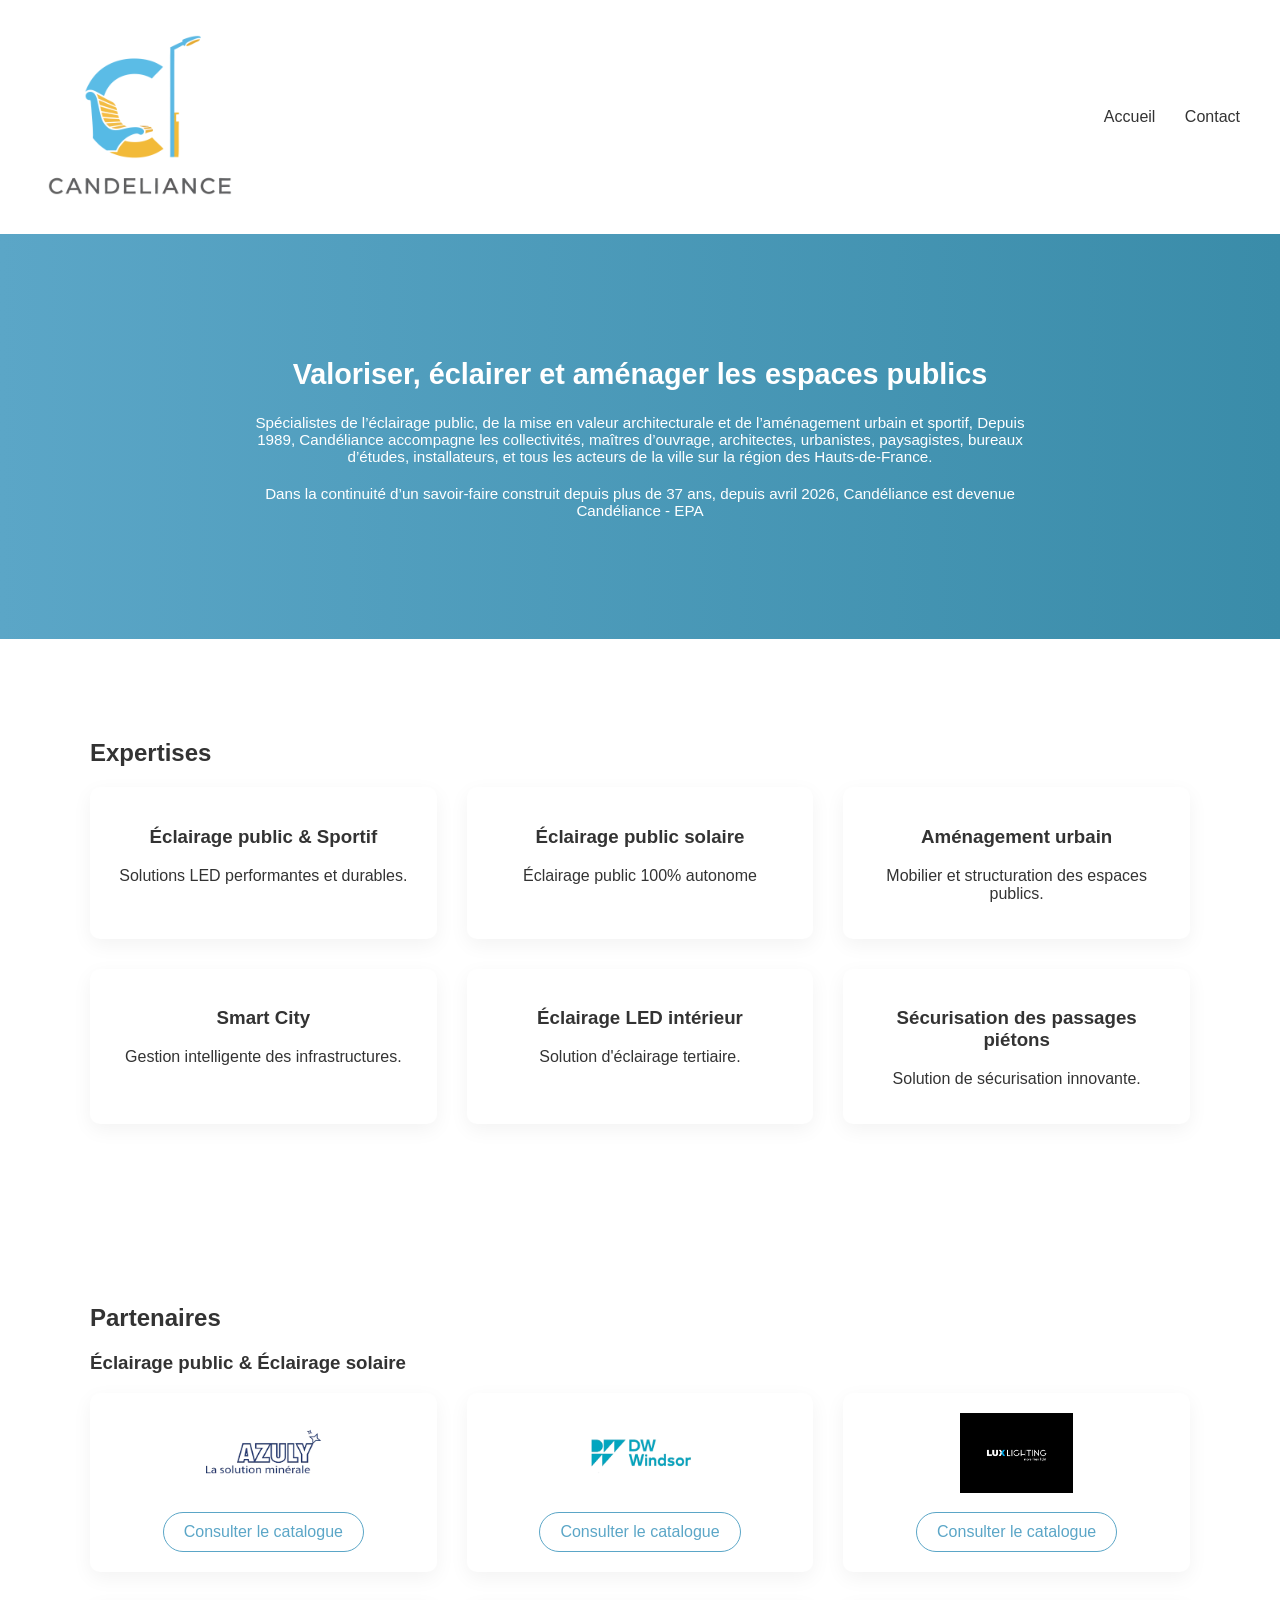
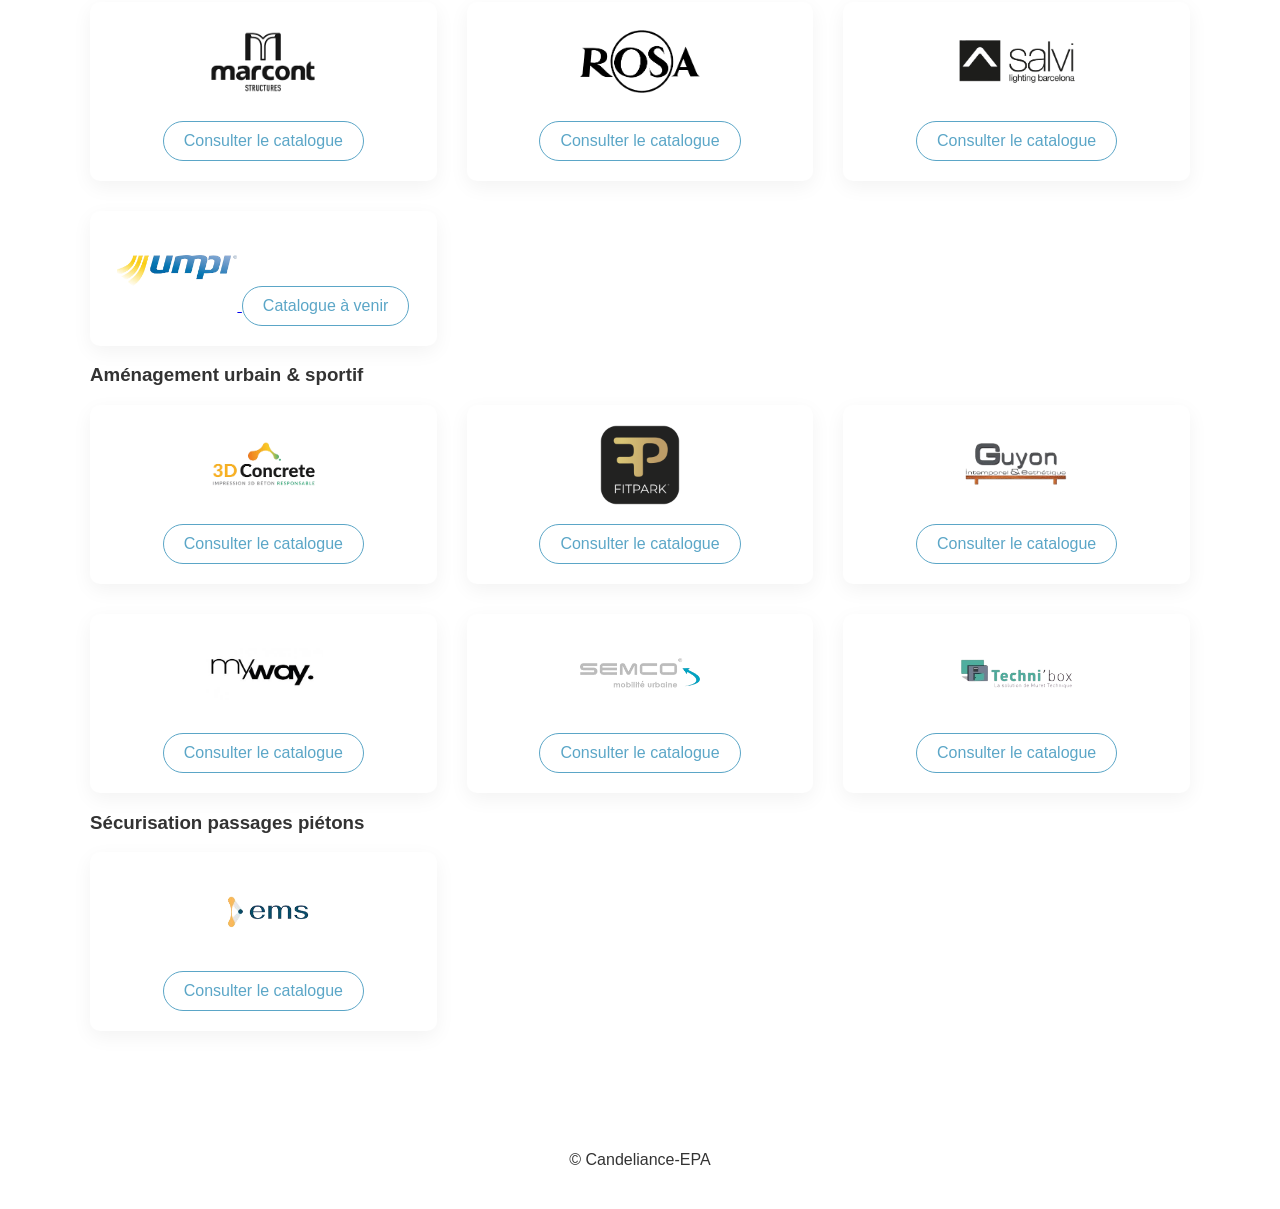
==== index.html @ 9a7c83f0 "Fix HTML structure for card elements" ====
<!DOCTYPE html>
<html lang="fr">

<head>
    <meta charset="UTF-8">
    <title>Candeliance‑EPA</title>
    <meta name="viewport" content="width=device-width, initial-scale=1.0">

    <!-- ✅ LIAISON CSS -->
    <link rel="stylesheet" href="style.css">
</head>

<body>

<header>
    <div class="logo">
        <img src="logo.png" alt="Candeliance">
    </div>

    <nav>
        <a href="#">Accueil</a>
        <a href="contact.html">Contact</a>
    </nav>
</header>

<section class="hero">
    <h1>
        Valoriser, éclairer et aménager les espaces publics
    </h1>

    <p>
        Spécialistes de l’éclairage public, de la mise en valeur architecturale 
        et de l’aménagement urbain et sportif,
        Depuis 1989, Candéliance accompagne les collectivités, maîtres d’ouvrage, architectes, urbanistes, paysagistes, bureaux d’études, installateurs, et tous les acteurs de la ville sur la région des Hauts-de-France.

    </p>

    <p>
        Dans la continuité d’un savoir-faire construit depuis plus de 37 ans,
       depuis avril 2026, Candéliance est devenue Candéliance - EPA
    </p>
</section>

<section class="section">
    <h2>Expertises</h2>

    <div class="grid">
        <div class="card">
            <h3>Éclairage public & Sportif</h3>
            <p>Solutions LED performantes et durables.</p>
        </div>

        <div class="card">
            <h3>Éclairage public solaire</h3>
            <p>Éclairage public 100% autonome</p>
            </div>
            
        <div class="card">
            <h3>Aménagement urbain</h3>
            <p>Mobilier et structuration des espaces publics.</p>
        </div>

        <div class="card">
            <h3>Smart City</h3>
            <p>Gestion intelligente des infrastructures.</p>
        </div>

        <div class="card">
            <h3>Éclairage LED intérieur</h3>
            <p>Solution d'éclairage tertiaire.</p>
    </div>

        <div class="card">
            <h3>Sécurisation des passages piétons</h3>
            <p>Solution de sécurisation innovante.</p>
    </div>
</section>

<!-- ✅ PARTENAIRES -->
<section class="section">
    <h2>Partenaires</h2>

    <!-- ✅ ÉCLAIRAGE PUBLIC -->
    <h3>Éclairage public & Éclairage solaire</h3>
    <div class="grid">

        <div class="card">
            <a href="https://www.azuly.fr" target="_blank">
                <img src="logo_azuly.png" alt="Azuly">
            </a>
            <a href="https://candelianceepa-my.sharepoint.com/:b:/g/personal/coquel_fabien_candeliance-epa_fr/IQA8tngzm1jZTKd3IL-HTdlzAfnurbvIHdkLcu1BLLcKkEE?e=85jH4R" target="_blank" class="catalog-btn">
                Consulter le catalogue
            </a>
        </div>

        <div class="card">
            <a href="https://www.dwwindsor.com" target="_blank">
                <img src="logo_dw windsor.png" alt="DW Windsor">
            </a>
            <a href="https://candelianceepa-my.sharepoint.com/:b:/g/personal/coquel_fabien_candeliance-epa_fr/IQDe1CfYTff5TKq4kFjrmoVlAdEkKnsUij6krf9Lnk6BBtM?e=b5HVLt" target="_blank" class="catalog-btn">
                Consulter le catalogue
            </a>
        </div>

        <div class="card">
            <a href="https://luxlighting.ma/" target="_blank">
                <img src="logo_lux2.png" alt="lux">
            </a>
            <a href="https://candelianceepa-my.sharepoint.com/:b:/g/personal/coquel_fabien_candeliance-epa_fr/IQCCoIRs1wnzRYiqqYnZFlp5AYr1wjOE51wZD7WdbmvWDxk?e=0u7Q5A" target="_blank" class="catalog-btn">
                Consulter le catalogue
            </a>
        </div>

        <div class="card">
            <a href="#" target="_blank">
                <img src="logo_marcont.png" alt="Marcont">
            </a>
            <a href="https://candelianceepa-my.sharepoint.com/:b:/g/personal/coquel_fabien_candeliance-epa_fr/IQDaF4LFcT3GSIkub3-rHIEkARNPfzSzj3tphmThL_bj2oM?e=EVvq8h" target="_blank" class="catalog-btn">
                Consulter le catalogue
            </a>
        </div>

        <div class="card">
            <a href="https://www.rosa.pl" target="_blank">
                <img src="logo_rosa.png" alt="Rosa">
            </a>
            <a href="https://candelianceepa-my.sharepoint.com/:b:/g/personal/coquel_fabien_candeliance-epa_fr/IQC0b30F6-vaRpOnNQf0DfktAQdnB50TSG7RGecI8k7ku2E?e=bEcEAO" target="_blank" class="catalog-btn">
                Consulter le catalogue
            </a>
        </div>

        <div class="card">
            <a href="#" target="_blank">
                <img src="logo_salvi.png" alt="Salvi">
            </a>
            <a href="https://candelianceepa-my.sharepoint.com/:b:/g/personal/coquel_fabien_candeliance-epa_fr/IQBhqoWZIlcYQKlgn1mHai2IAe4nIdSj_i39Det0oH66jSw?e=vstClF" target="_blank" class="catalog-btn">
                Consulter le catalogue
            </a>
        </div>

        <div class="card">
            <a href="#" target="_blank">
                <img src="logo_umpi.png" alt="UMPI">
            </a>
            <a href="#" class="catalog-btn">
                Catalogue à venir
            </a>
        </div>

        

    </div>

    <!-- ✅ AMÉNAGEMENT -->

    
    <h3>Aménagement urbain & sportif</h3>
    <div class="grid">

        <div class="card">
            <a href="https://www.3dconcrete.fr" target="_blank">
                <img src="3D_logo.png" alt="3D Concrete">
            </a>
            <a href="https://candelianceepa-my.sharepoint.com/:b:/g/personal/coquel_fabien_candeliance-epa_fr/IQDD0_mMPS-5QKjeHCSpWEruAZnvE2WF40mWqPInTxzYnpY?e=Gb8YPD" target="_blank" class="catalog-btn">
                Consulter le catalogue
            </a>
        </div>

        <div class="card">
            <a href="#" target="_blank">
                <img src="logo_fitpark.png" alt="Fitpark">
            </a>
            <a href="https://candelianceepa-my.sharepoint.com/:b:/g/personal/coquel_fabien_candeliance-epa_fr/IQBY6W2vzIgASKyyUjsN8u1LAU2q3GGmZxc3rNM8RFVSjKU?e=8w7BBU" target="_blank" class="catalog-btn">
                Consulter le catalogue
            </a>
        </div>

        <div class="card">
            <a href="#" target="_blank">
                <img src="logo_guyon.png" alt="Guyon">
            </a>
            <a href="https://candelianceepa-my.sharepoint.com/:b:/g/personal/coquel_fabien_candeliance-epa_fr/IQAReRTKER0oTrLEol918ELiAdkXLfYgGplLxAshdb_8zuI?e=Yt5Yc4" target="_blank" class="catalog-btn">
                Consulter le catalogue
            </a>
        </div>

        <div class="card">
            <a href="#" target="_blank">
                <img src="logo_myway.png" alt="MyWay">
            </a>
            <a href="https://candelianceepa-my.sharepoint.com/:b:/g/personal/coquel_fabien_candeliance-epa_fr/IQCLX4DMXiyHRZFBpY1AcMRgAWCt6XV7zt0rAepP4IrWnJI?e=GbCSbT" target="_blank" class="catalog-btn">
                Consulter le catalogue
            </a>
        </div>

        <div class="card">
            <a href="https://www.semco.fr" target="_blank">
                <img src="logo_semco.png" alt="Semco">
            </a>
            <a href="https://candelianceepa-my.sharepoint.com/:b:/g/personal/coquel_fabien_candeliance-epa_fr/IQA_W4Nu355tSLHYGTpxDw1QAe4vAscoHGOyPwn1xC4efzg?e=fG06j8" target="_blank" class="catalog-btn">
                Consulter le catalogue
            </a>
        </div>

        <div class="card">
            <a href="#" target="_blank">
                <img src="logo_techni.png" alt="Techni Box">
            </a>
            <a href="https://candelianceepa-my.sharepoint.com/:b:/g/personal/coquel_fabien_candeliance-epa_fr/IQCIHwQWTEnjQLXK9RQoVrMBAVa8Up1J_23BM5iIe2BByBY?e=76i3ct" target="_blank" class="catalog-btn">
                Consulter le catalogue
            </a>
        </div>

    </div>

    <!-- ✅ SÉCURISATION PASSAGES PIÉTONS-->

    
    <h3>Sécurisation passages piétons</h3>
    <div class="grid">

        <div class="card">
            <a href="" target="_blank">
                <img src="logo_ems.png" alt="ems">
            </a>
            <a href="https://candelianceepa-my.sharepoint.com/:b:/g/personal/coquel_fabien_candeliance-epa_fr/IQDu5gsdz_DaTYZjDhE49l39AZm6Jrp3TPsLCfqaLQ_t7Ws?e=azc8nE"target="_blank" class="catalog-btn">
                Consulter le catalogue
            </a>
        </div>


            
        </div>

       

</section>

<footer>
    © Candeliance‑EPA
</footer>

</body>
</html>
---- style.css ----
:root {
    --blue: #5BA6C7;
    --dark: #333;
}

/* GLOBAL */
body {
    margin: 0;
    font-family: Arial, sans-serif;
    color: var(--dark);
}

/* HEADER */
header {
    display: flex;
    justify-content: space-between;
    align-items: center;
    padding: 15px 40px;
    background: white;
    box-shadow: 0 2px 10px rgba(0,0,0,0.05);
}

/* LOGO */
.logo img {
    height: 200px;
}

/* MENU */
nav a {
    margin-left: 25px;
    text-decoration: none;
    color: var(--dark);
}

nav a:hover {
    color: var(--blue);
}

/* HERO */
.hero {
    text-align: center;
    padding: 120px 20px;
    background: linear-gradient(to right, var(--blue), #3a8ca9);
    color: white;
}

/* SECTION */
.section {
    max-width: 1100px;
    margin: auto;
    padding: 80px 20px;
}

/* GRID */
.grid {
    display: grid;
    grid-template-columns: repeat(3, 1fr);
    gap: 30px;
}

/* CARD */
.card {
    text-align: center;
    padding: 20px;
    background: white;
    border-radius: 10px;
    box-shadow: 0 6px 20px rgba(0,0,0,0.05);
}

/* LOGO */
.card img {
    width: 120px;
    height: 80px;
    object-fit: contain;
}

/* BOUTON */
.catalog-btn {
    display: inline-block;
    margin-top: 10px;
    padding: 10px 15px;
    border: 1px solid var(--blue);
    border-radius: 25px;
    color: var(--blue);
    text-decoration: none;
}

.catalog-btn:hover {
    background: var(--blue);
    color: white;
}

/* FOOTER */
footer {
    text-align: center;
    padding: 40px;
}

.hero h1 {
    font-size: 1.8rem;   /* ✅ plus petit */
    line-height: 1.4;    /* ✅ espace entre lignes */
    max-width: 900px;
    margin: auto;
}

.hero p {
    font-size: 0.95rem;  /* ✅ plus petit */
    max-width: 800px;
    margin: 20px auto 0;
}
/* CONTACT PREMIUM */
.contact-container {
    display: flex;
    gap: 50px;
    align-items: flex-start;
    justify-content: center;
    flex-wrap: wrap;
}

.contact-info {
    max-width: 300px;
}

.contact-info a {
    color: var(--blue);
    text-decoration: none;
}

.contact-form {
    max-width: 400px;
    width: 100%;
    display: flex;
    flex-direction: column;
}

.contact-form input,
.contact-form textarea {
    margin-bottom: 15px;
    padding: 12px;
    border-radius: 8px;
    border: 1px solid #ddd;
    font-size: 0.95rem;
}

.contact-form button {
    padding: 12px;
    border-radius: 25px;
    border: none;
    background: var(--blue);
    color: white;
    font-weight: 500;
    cursor: pointer;
}

.contact-form button:hover {
    background: #3a8ca9;
}
``

/* ✅ EFFET PREMIUM CARTES */
.card {
    transition: transform 0.3s ease, box-shadow 0.3s ease;
}

.card:hover {
    transform: translateY(-8px);
    box-shadow: 0 15px 30px rgba(0,0,0,0.1);
}

/* ✅ EFFET LOGO */
.card img {
    transition: transform 0.3s ease;
}

.card:hover img {
    transform: scale(1.05);
}

/* ✅ BOUTON PREMIUM */
.catalog-btn {
    display: inline-block;
    margin-top: 15px;
    padding: 10px 20px;

    border-radius: 30px;
    border: 1px solid var(--blue);

    color: var(--blue);
    text-decoration: none;

    transition: all 0.25s ease;
}

.catalog-btn:hover {
    background: var(--blue);
    color: white;
    transform: scale(1.05);
}

/* ✅ HERO PLUS PREMIUM */
.hero {
    position: relative;
    overflow: hidden;
}


/* ✅ CARTE CONTACT */
.contact-info {
    background: #f9f9f9;
    padding: 25px;
    border-radius: 10px;
}

.contact-info h3 {
    margin-bottom: 15px;
}

/* ✅ FORMULAIRE PREMIUM */
.contact-form {
    background: white;
    padding: 25px;
    border-radius: 12px;
    box-shadow: 0 6px 25px rgba(0,0,0,0.05);
}

/* INPUT FOCUS */
.contact-form input:focus,
.contact-form textarea:focus {
    outline: none;
    border: 1px solid var(--blue);
}

/* BOUTON HOVER */
.contact-form button {
    transition: all 0.2s ease;
}

.contact-form button:hover {
    transform: scale(1.03);
}

/* ✅ VERSION MOBILE */
@media screen and (max-width: 768px) {

    /* HEADER */
    header {
        flex-direction: column;
        align-items: center;
        padding: 15px 20px;
    }

    .logo img {
        height: 90px; /* un peu plus petit sur mobile */
    }

    /* MENU */
    nav {
        margin-top: 10px;
        text-align: center;
    }

    nav a {
        display: block;
        margin: 8px 0;
        font-size: 0.95rem;
    }

    /* HERO */
    .hero {
        padding: 60px 20px;
    }

    .hero h1 {
        font-size: 1.5rem;
    }

    .hero p {
        font-size: 0.9rem;
    }

    /* SECTIONS */
    .section {
        padding: 50px 15px;
    }

    /* GRID → 1 colonne */
    .grid {
        grid-template-columns: 1fr;
    }

    /* CARTES */
    .card {
        width: 100%;
        max-width: 100%;
    }

    /* CONTACT */
    .contact-container {
        flex-direction: column;
        align-items: center;
        gap: 30px;
    }

}
``
/* ✅ ANIMATION LOGOS PARTENAIRES */
.card img {
    transition: transform 0.3s ease, filter 0.3s ease;
}

/* ✅ EFFET AU SURVOL */
.card:hover img {
    transform: scale(1.1); /* zoom */
    filter: brightness(1.1); /* légèrement plus lumineux */
}
``
/* GALERIE */
.gallery {
    display: flex;
    flex-direction: column;
}

/* IMAGE */
.project {
    position: relative;
    overflow: hidden;
    cursor: pointer;
}

.project img {
    width: 100%;
    height: 70vh;
    object-fit: cover;
    transition: transform 0.5s ease;
}

/* EFFET ZOOM */
.project:hover img {
    transform: scale(1.1);
}

/* TEXTE */
.overlay {
    position: absolute;
    bottom: 0;
    width: 100%;
    padding: 30px;
    background: linear-gradient(transparent, rgba(0,0,0,0.85));
    color: white;

    opacity: 0;
    transition: 0.3s;
}

.project:hover .overlay {
    opacity: 1;
}

/* LIGHTBOX */
#lightbox {
    display: none;
    position: fixed;
    background: rgba(0,0,0,0.9);
    top: 0;
    left: 0;
    width: 100%;
    height: 100%;

    justify-content: center;
    align-items: center;
}

#lightbox img {
    max-width: 90%;
    max-height: 90%;
}

.close {
    position: absolute;
    top: 20px;
    right: 30px;
    font-size: 40px;
    color: white;
    cursor: pointer;
}
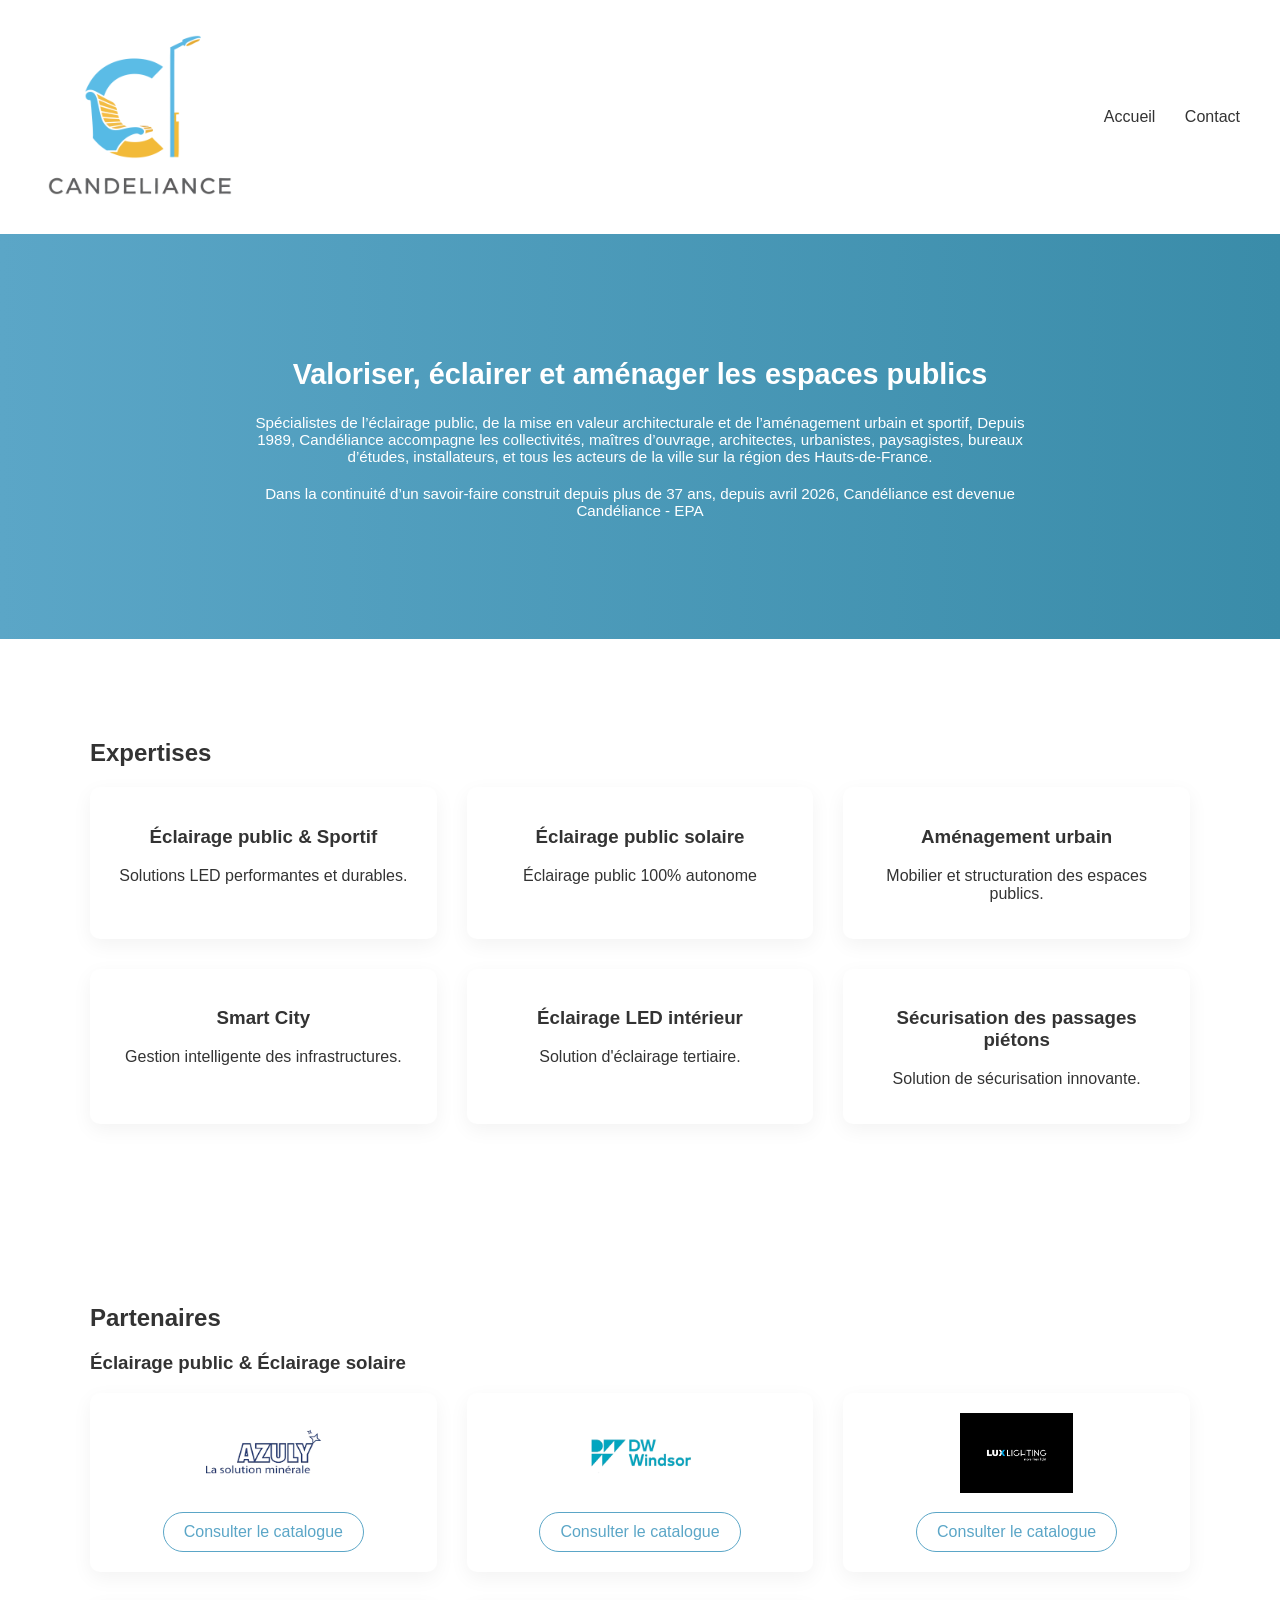
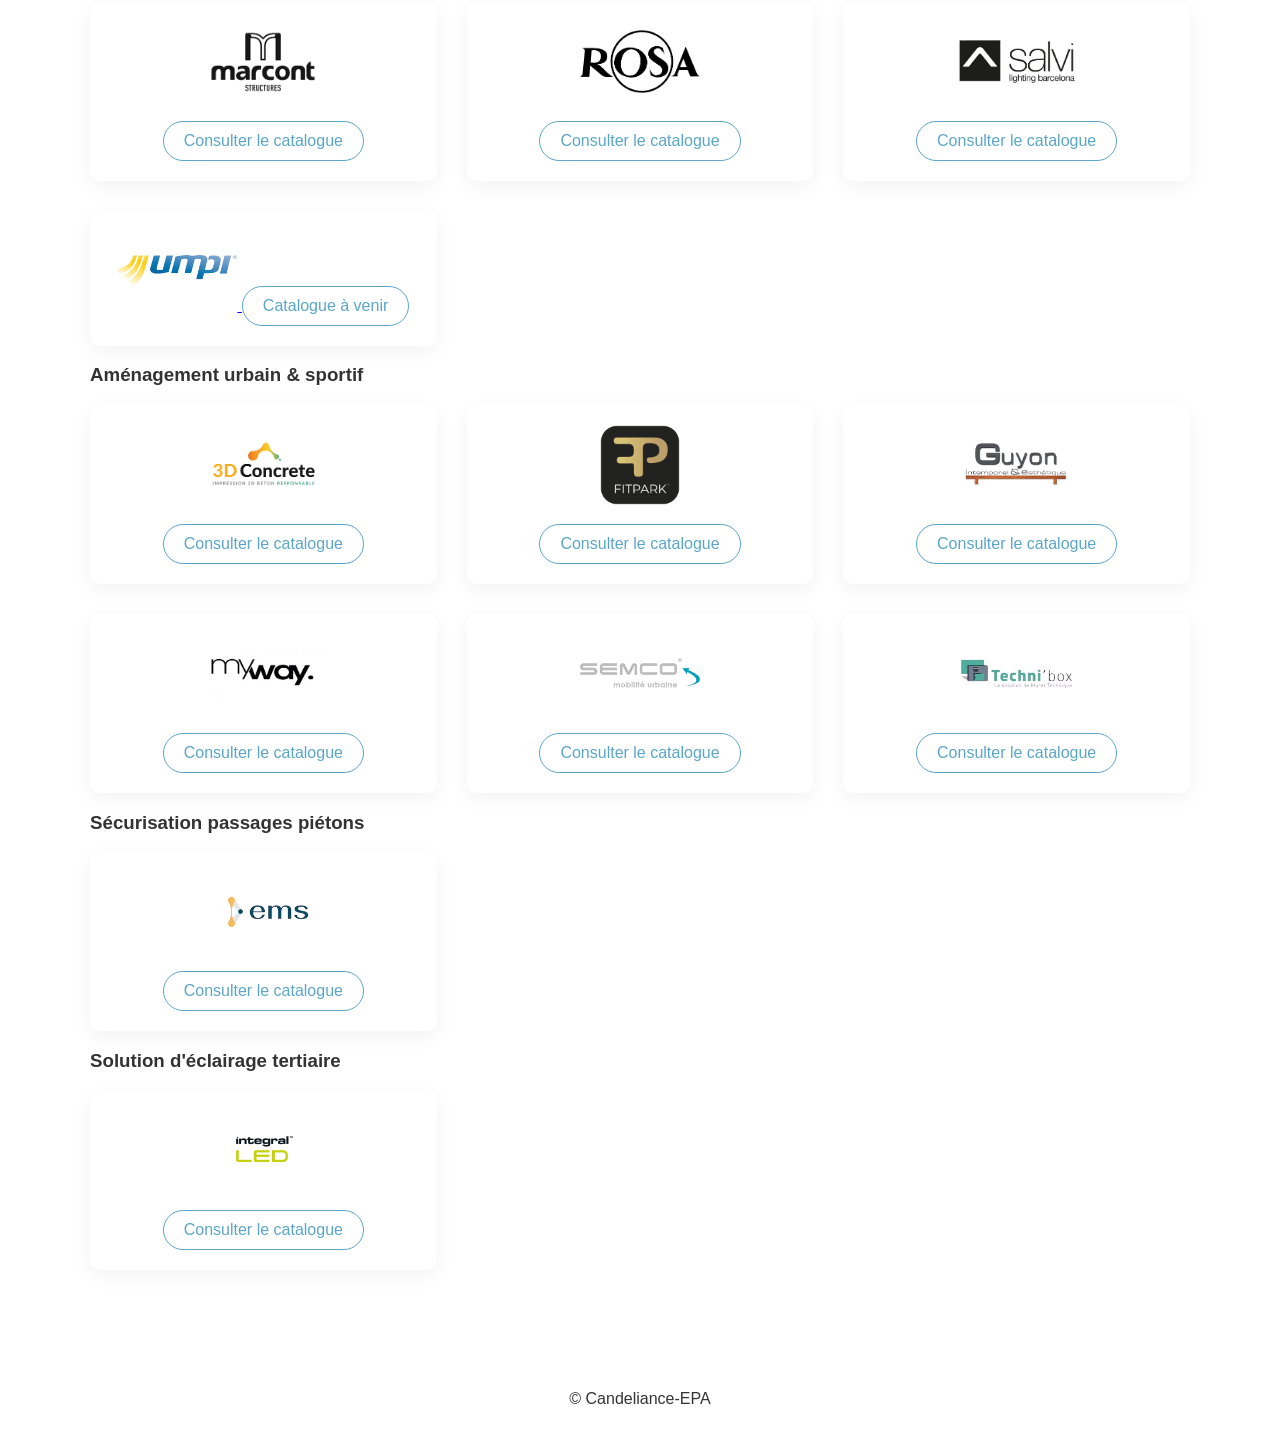
==== commit 29a7a94a: "Update index.html" ====
--- a/index.html
+++ b/index.html
@@ -53,7 +53,7 @@
         <div class="card">
             <h3>Éclairage public solaire</h3>
             <p>Éclairage public 100% autonome</p>
-            </div>
+        </div>
             
         <div class="card">
             <h3>Aménagement urbain</h3>
@@ -229,6 +229,24 @@
         </div>
 
 
+        </div>
+    
+    <!-- ✅ SOLUTION D'ÉCLAIRAGE TERTIAIRE-->
+
+    
+    <h3>Solution d'éclairage tertiaire</h3>
+    <div class="grid">
+
+        <div class="card">
+            <a href="" target="_blank">
+                <img src="logo_integral.png" alt="ems">
+            </a>
+            <a href="https://candelianceepa-my.sharepoint.com/:b:/g/personal/coquel_fabien_candeliance-epa_fr/IQD398dWmBGBSpGn8TNxc9cWAQ2rOfOFymZEvGiYknp_BNA?e=7Un2X8"target="_blank" class="catalog-btn">
+                Consulter le catalogue
+            </a>
+        </div>
+
+
             
         </div>
 
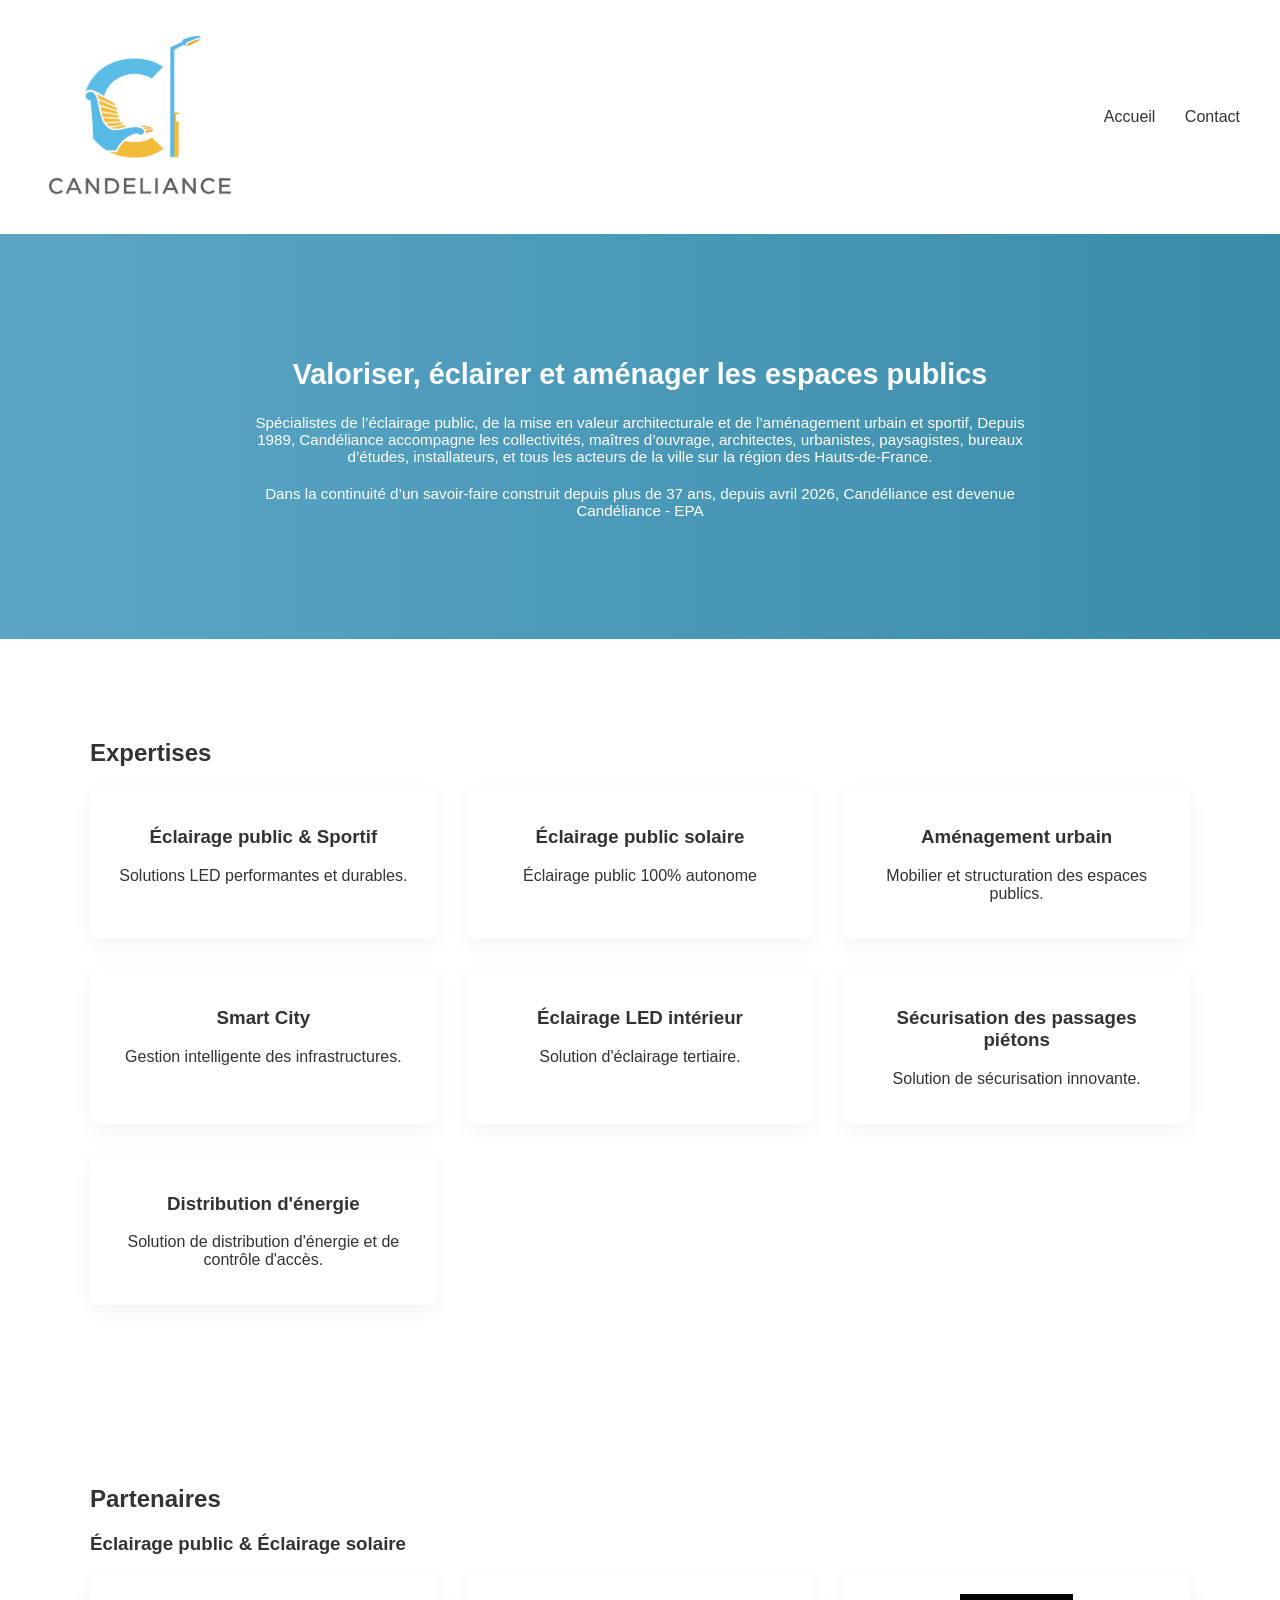
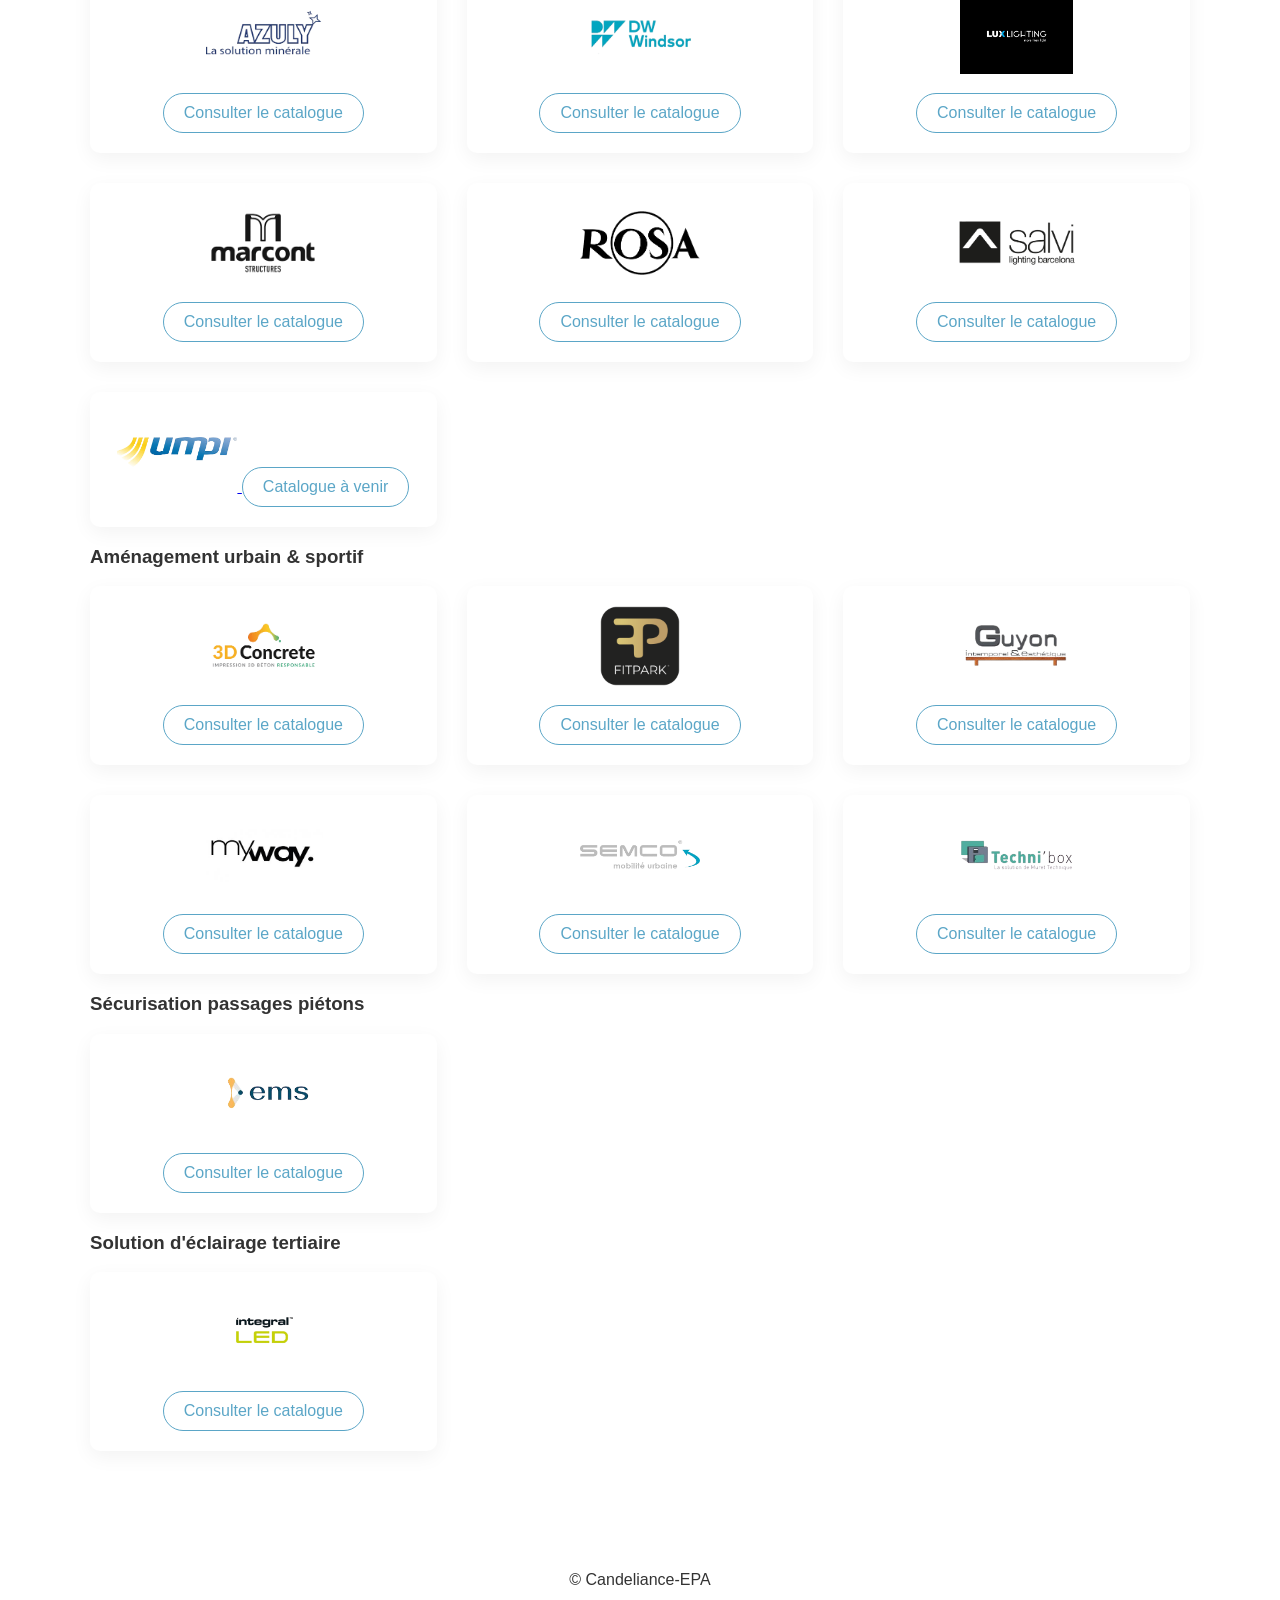
==== commit 43c37814: "Update index.html" ====
--- a/index.html
+++ b/index.html
@@ -74,6 +74,10 @@
             <h3>Sécurisation des passages piétons</h3>
             <p>Solution de sécurisation innovante.</p>
     </div>
+
+         <div class="card">
+            <h3>Distribution d'énergie</h3>
+            <p>Solution de distribution d'énergie et de contrôle d'accès.</p>
 </section>
 
 <!-- ✅ PARTENAIRES -->
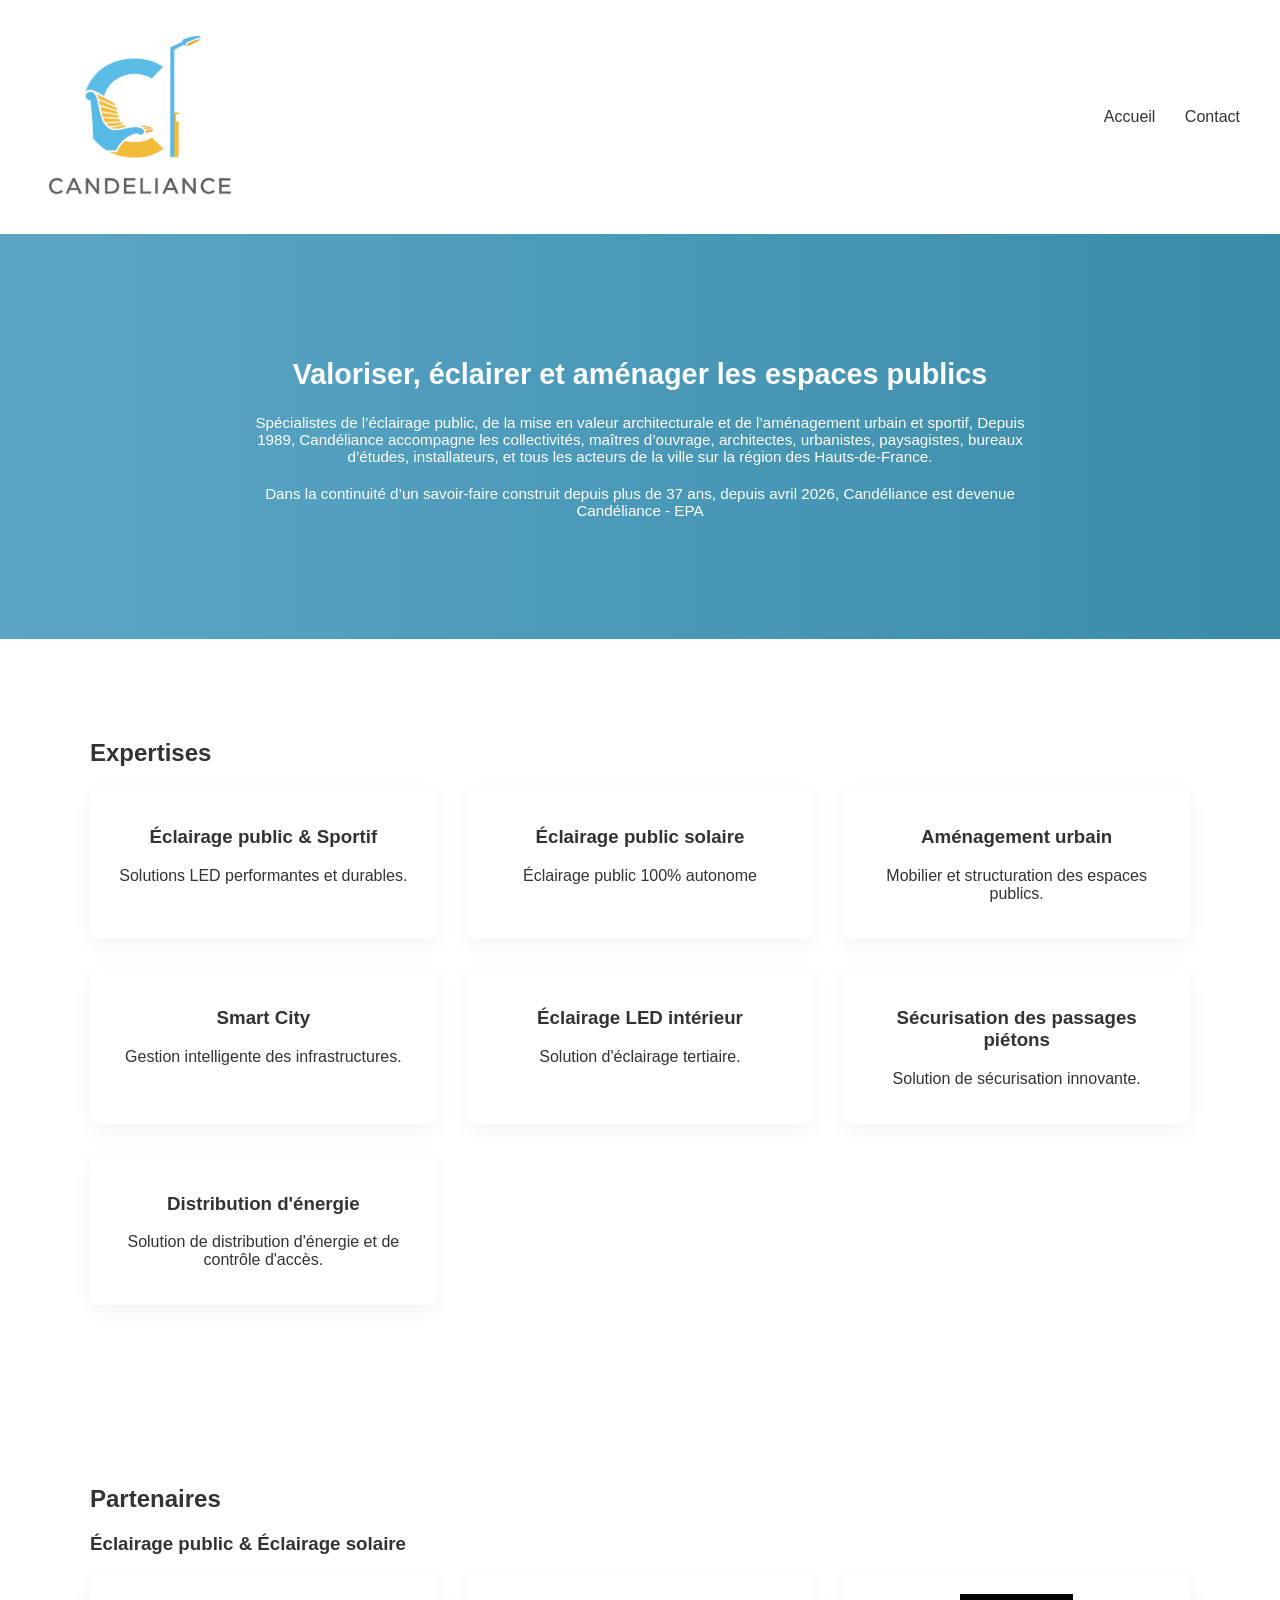
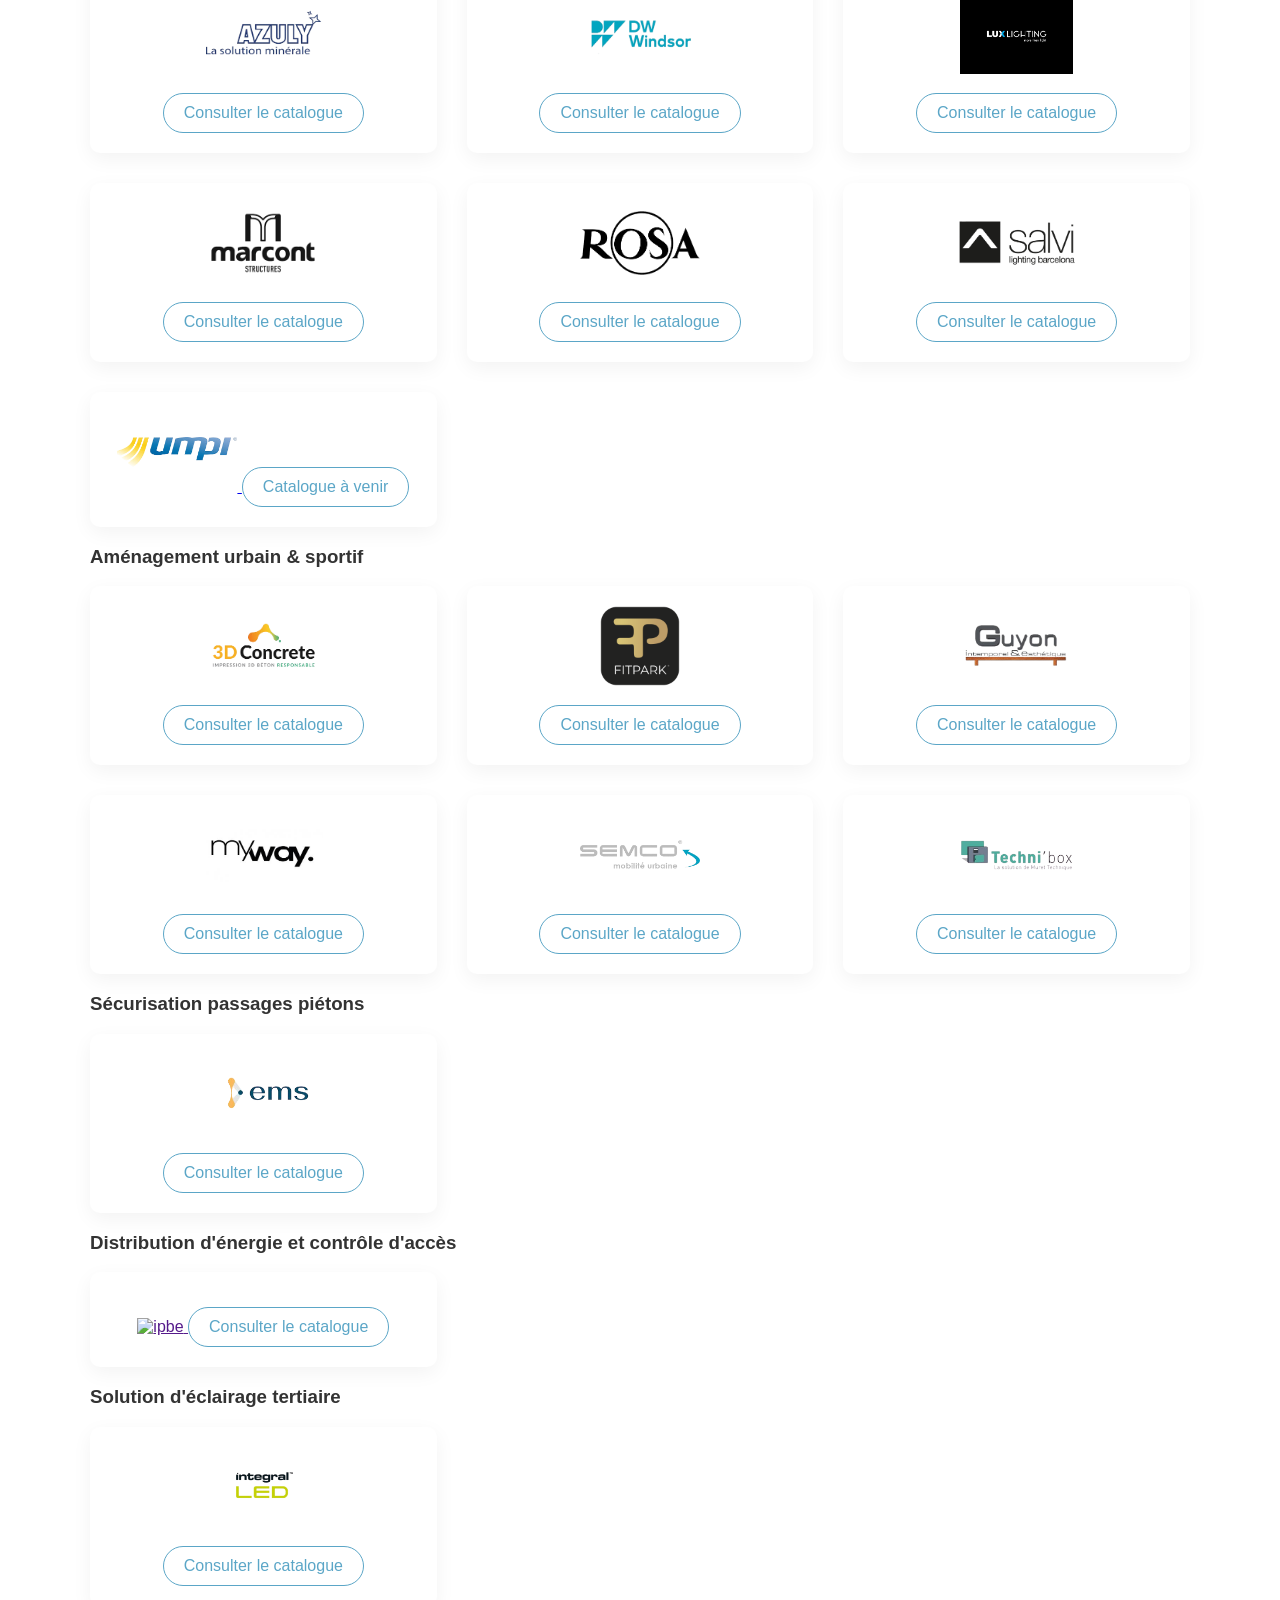
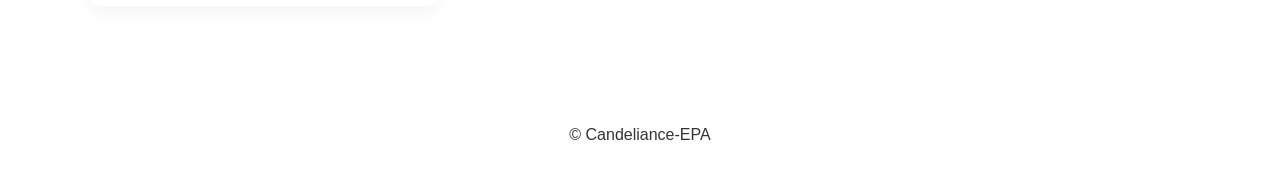
==== commit 84b2666c: "Add energy distribution and access control section Added a new section for energy distribution and a" ====
--- a/index.html
+++ b/index.html
@@ -234,6 +234,21 @@
 
 
         </div>
+
+    <h3>Distribution d'énergie et contrôle d'accès</h3>
+    <div class="grid">
+
+        <div class="card">
+            <a href="" target="_blank">
+                <img src="logo_ipbe.png" alt="ipbe">
+            </a>
+            <a href="https://candelianceepa-my.sharepoint.com/:b:/g/personal/coquel_fabien_candeliance-epa_fr/IQAfqrtq1iFkT6Nm2I3fsZP9AZnXLGTXeZs6KWFPLm933OE?e=K5bjSm"target="_blank" class="catalog-btn">
+                Consulter le catalogue
+            </a>
+        </div>
+
+
+        </div>
     
     <!-- ✅ SOLUTION D'ÉCLAIRAGE TERTIAIRE-->
 
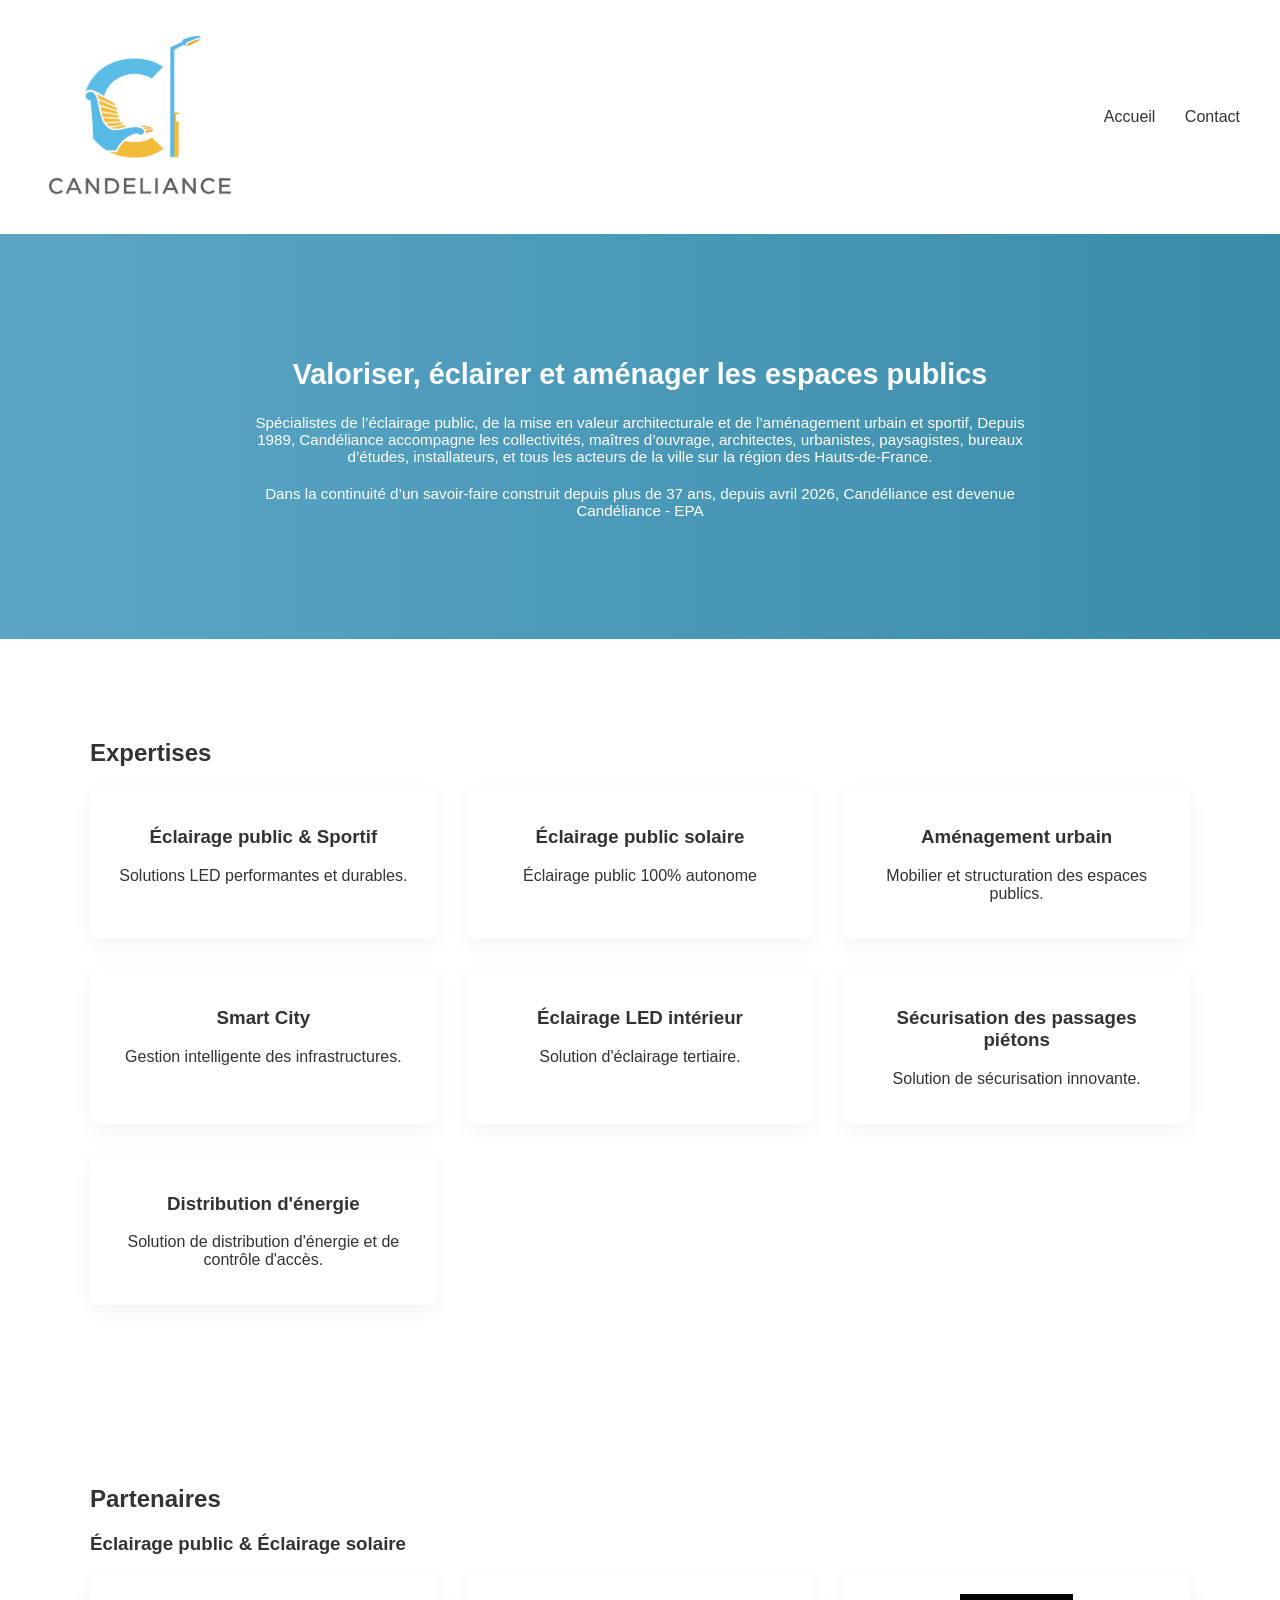
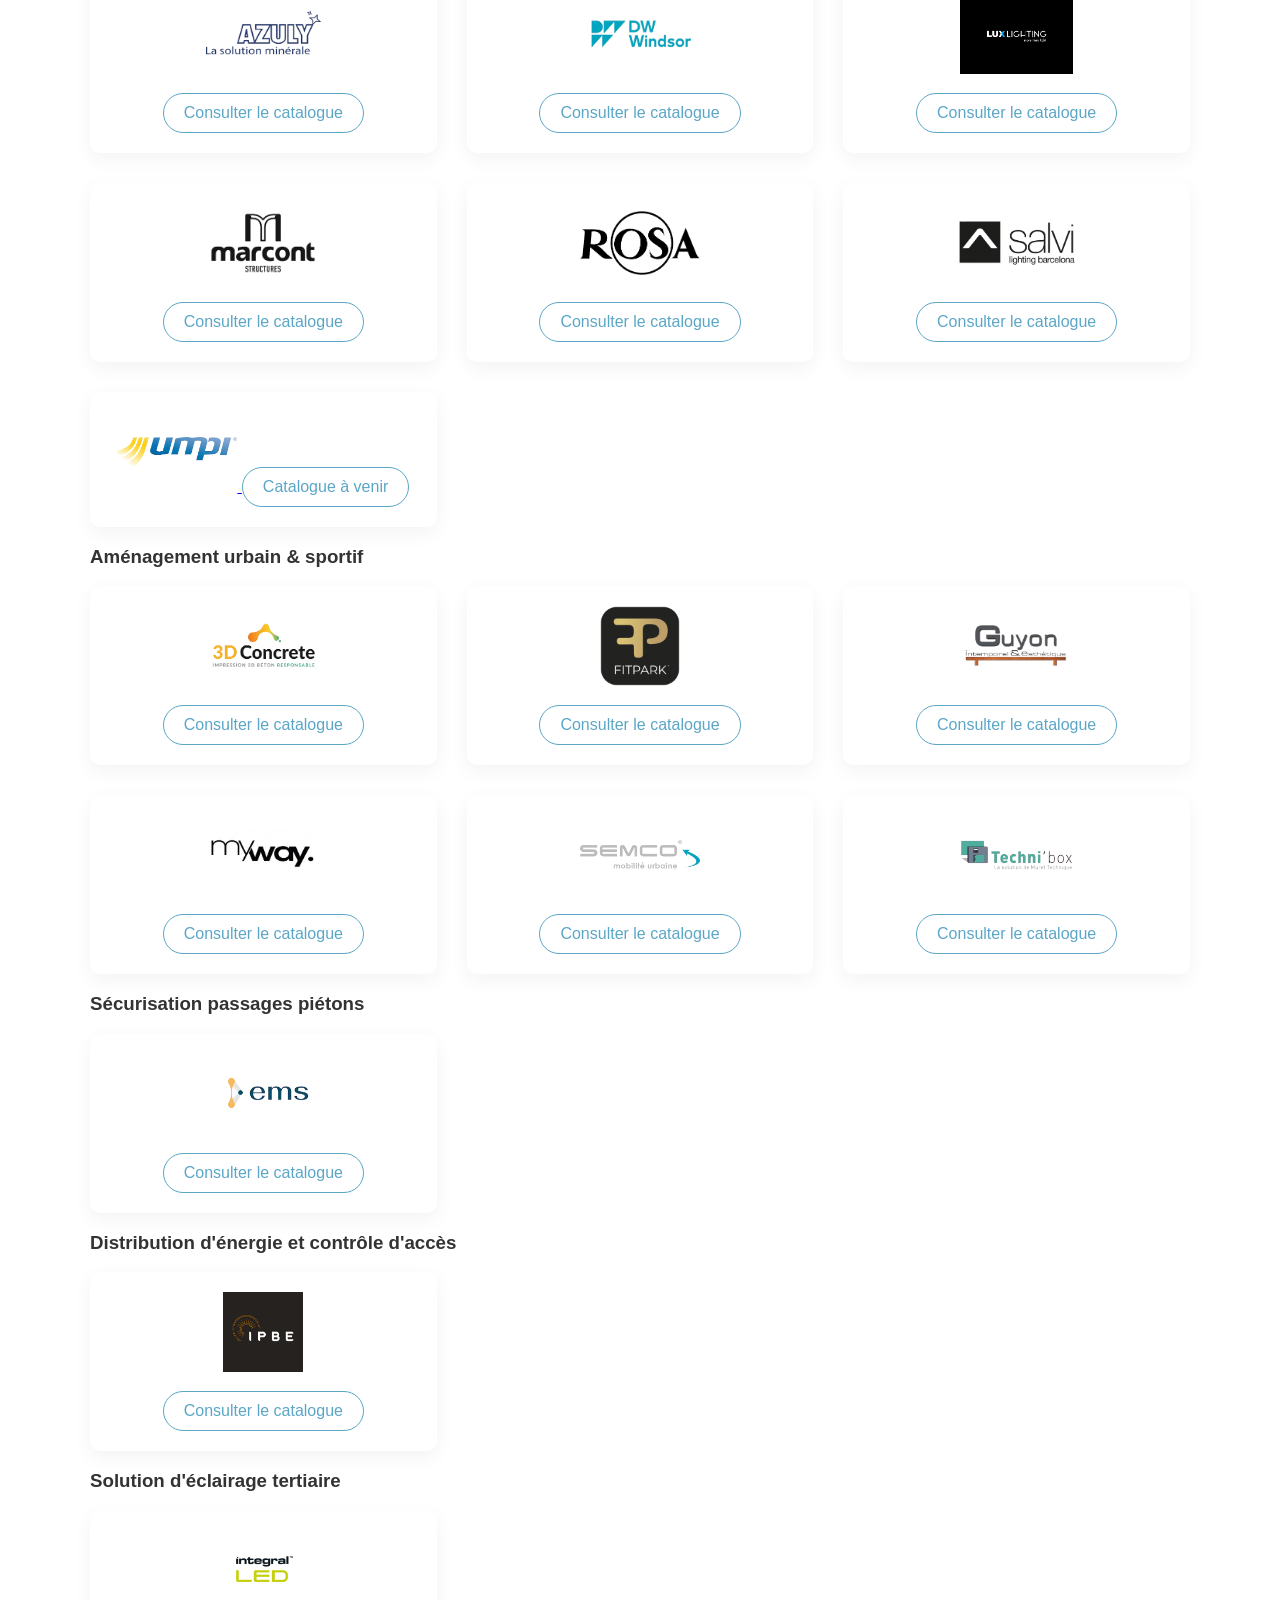
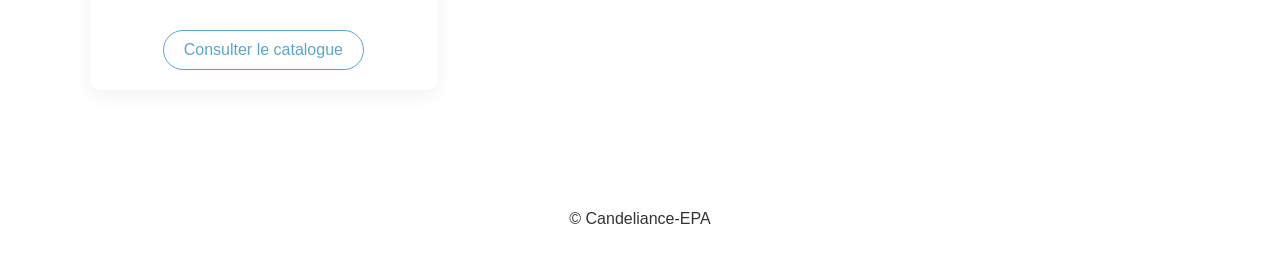
==== commit 8329bb42: "Update index.html" ====
--- a/index.html
+++ b/index.html
@@ -240,7 +240,7 @@
 
         <div class="card">
             <a href="" target="_blank">
-                <img src="logo_ipbe.png" alt="ipbe">
+                <img src="logo_ipbe2.png" alt="ipbe">
             </a>
             <a href="https://candelianceepa-my.sharepoint.com/:b:/g/personal/coquel_fabien_candeliance-epa_fr/IQAfqrtq1iFkT6Nm2I3fsZP9AZnXLGTXeZs6KWFPLm933OE?e=K5bjSm"target="_blank" class="catalog-btn">
                 Consulter le catalogue
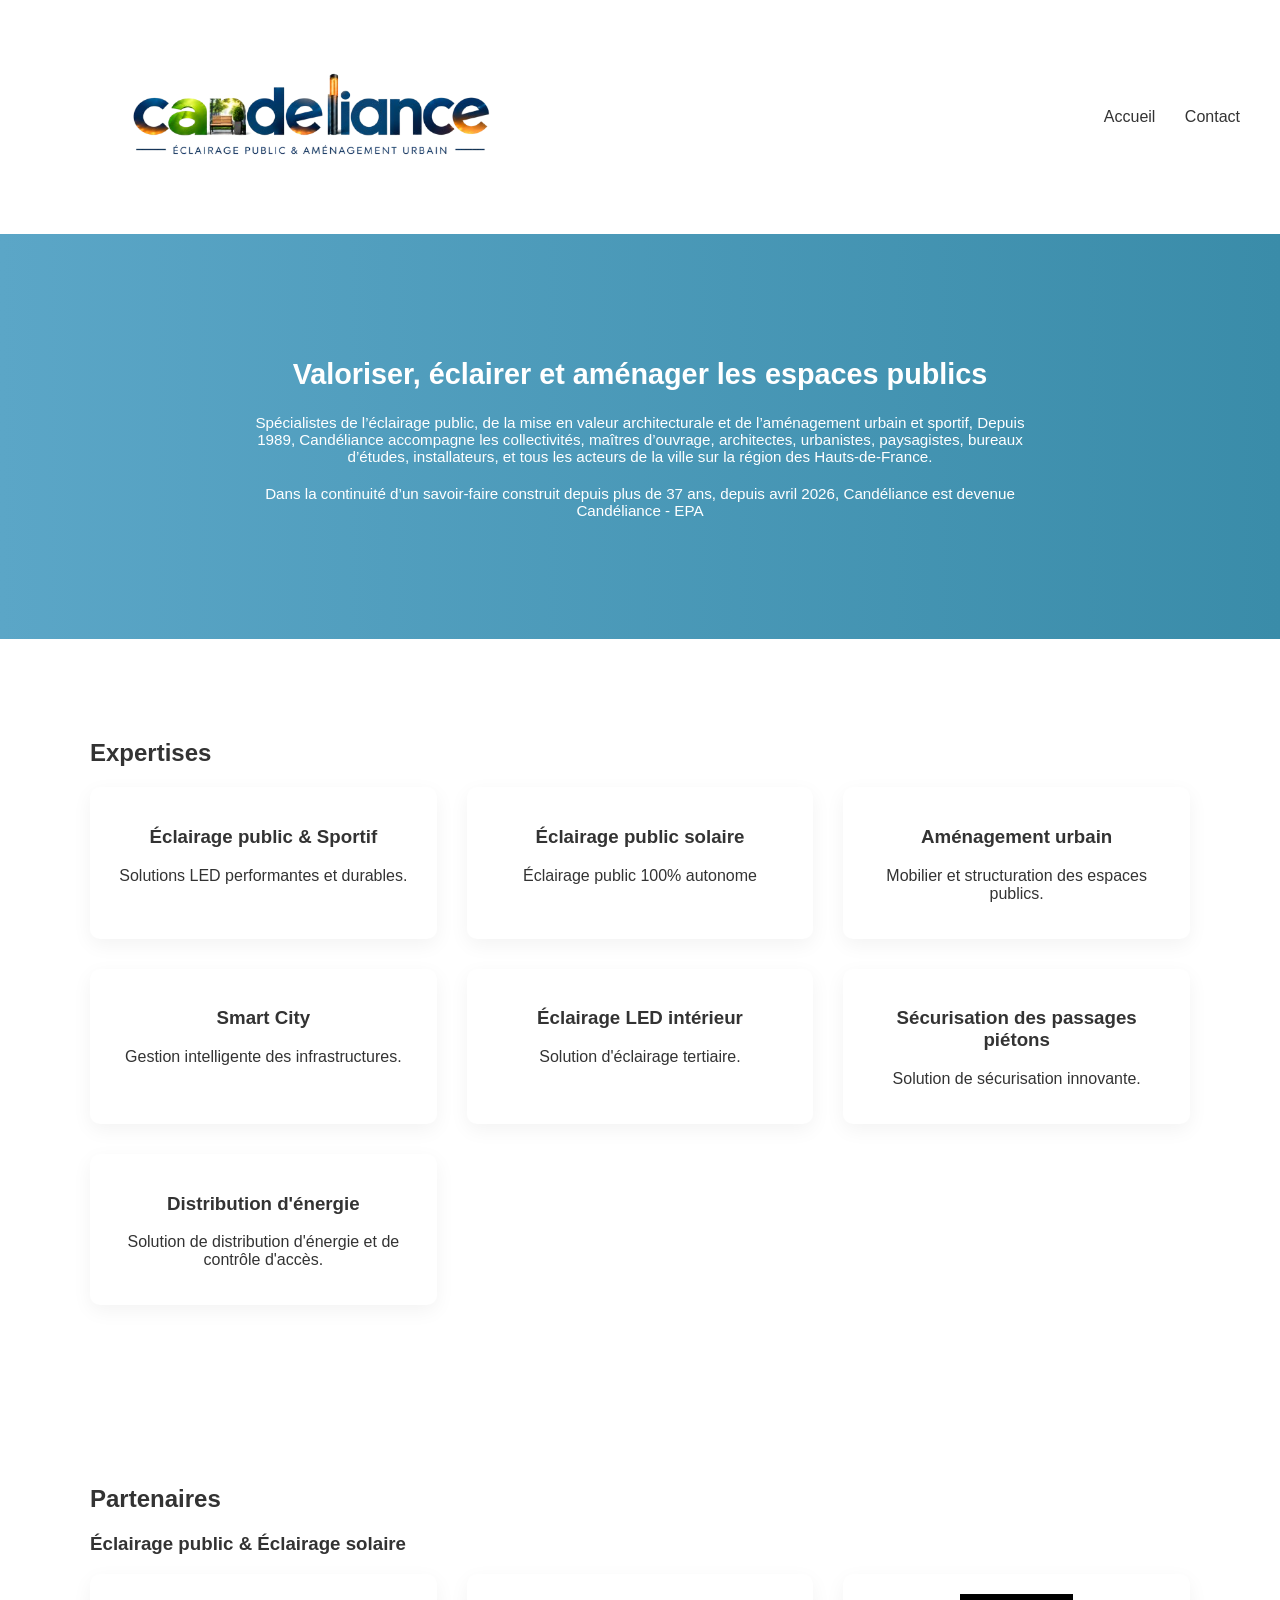
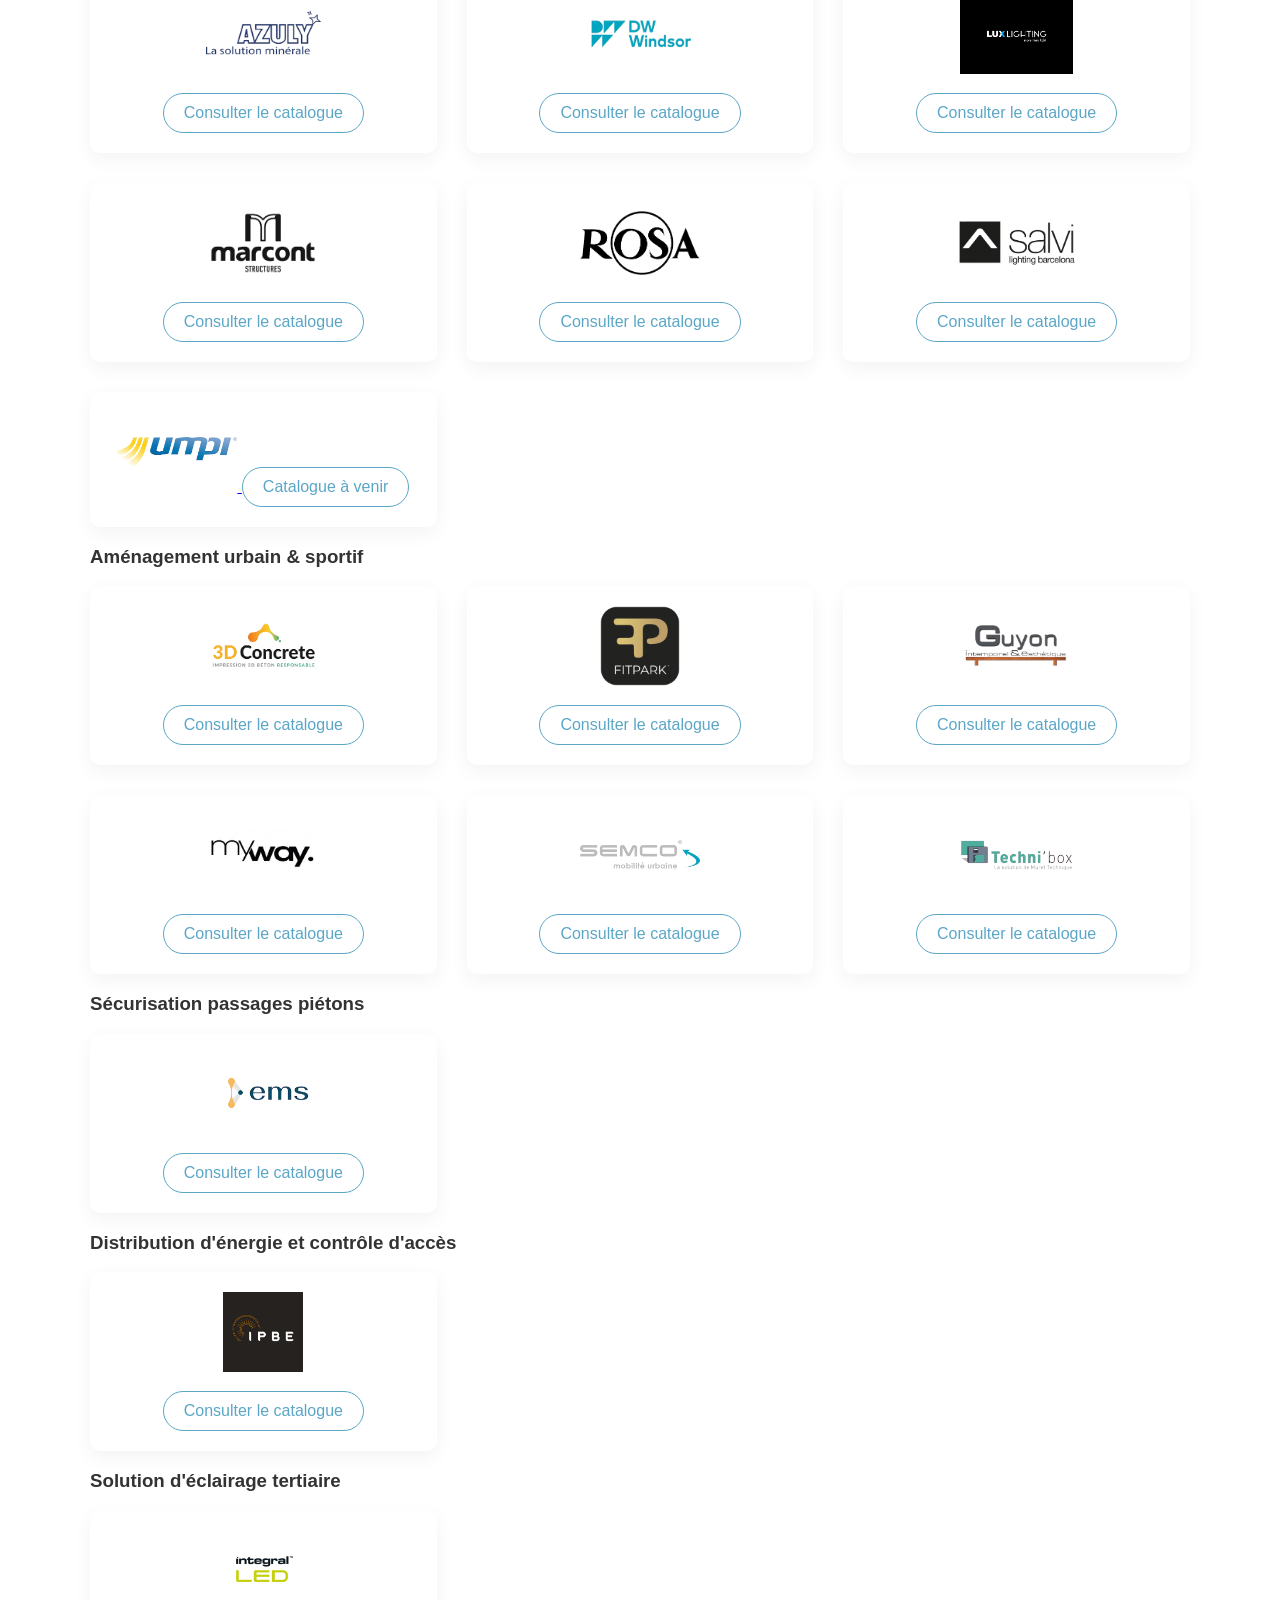
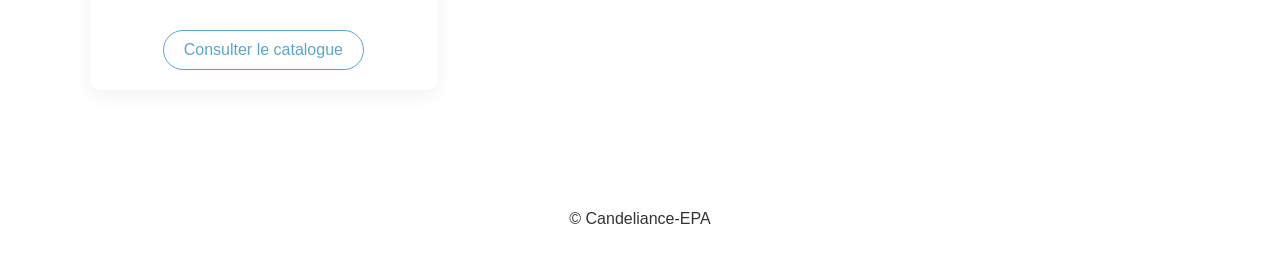
==== commit 3d7e41f6: "Update index.html" ====
--- a/index.html
+++ b/index.html
@@ -14,7 +14,7 @@
 
 <header>
     <div class="logo">
-        <img src="logo.png" alt="Candeliance">
+        <img src="logo_candeliance.png" alt="Candeliance">
     </div>
 
     <nav>
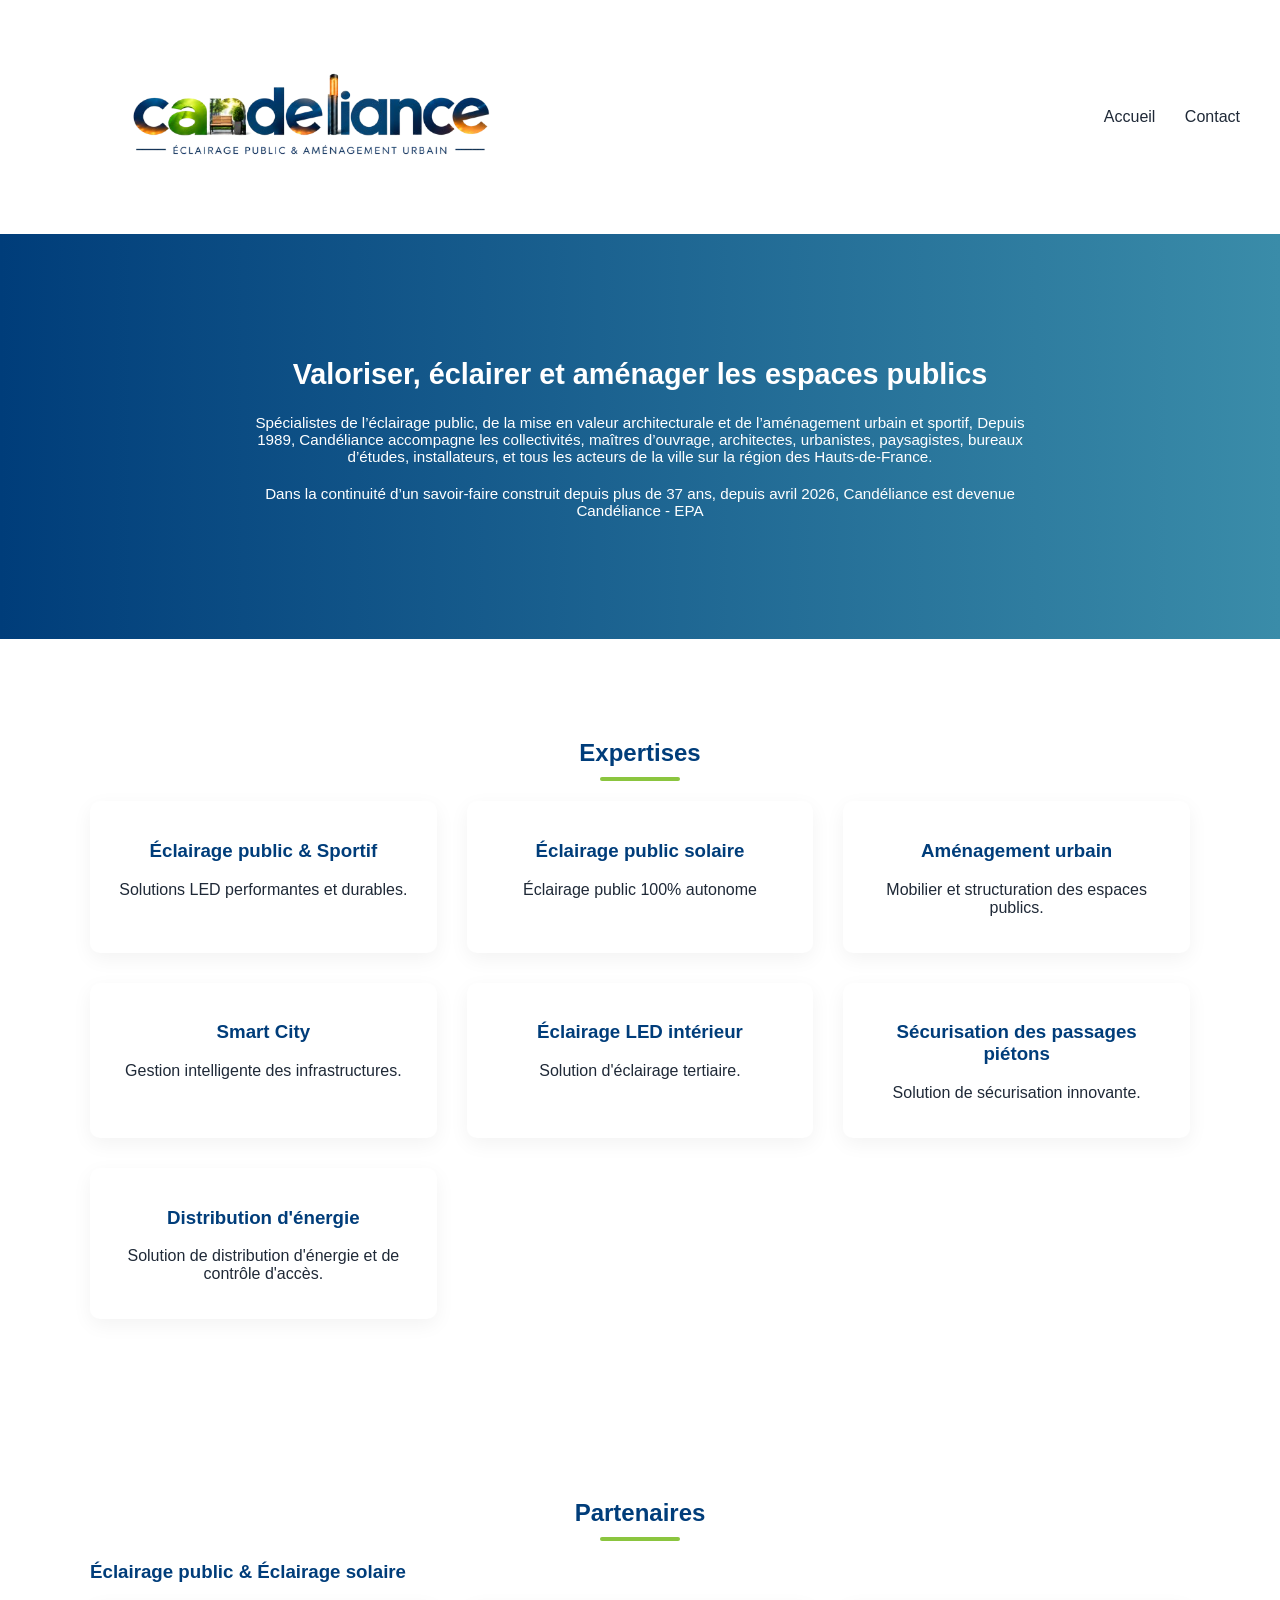
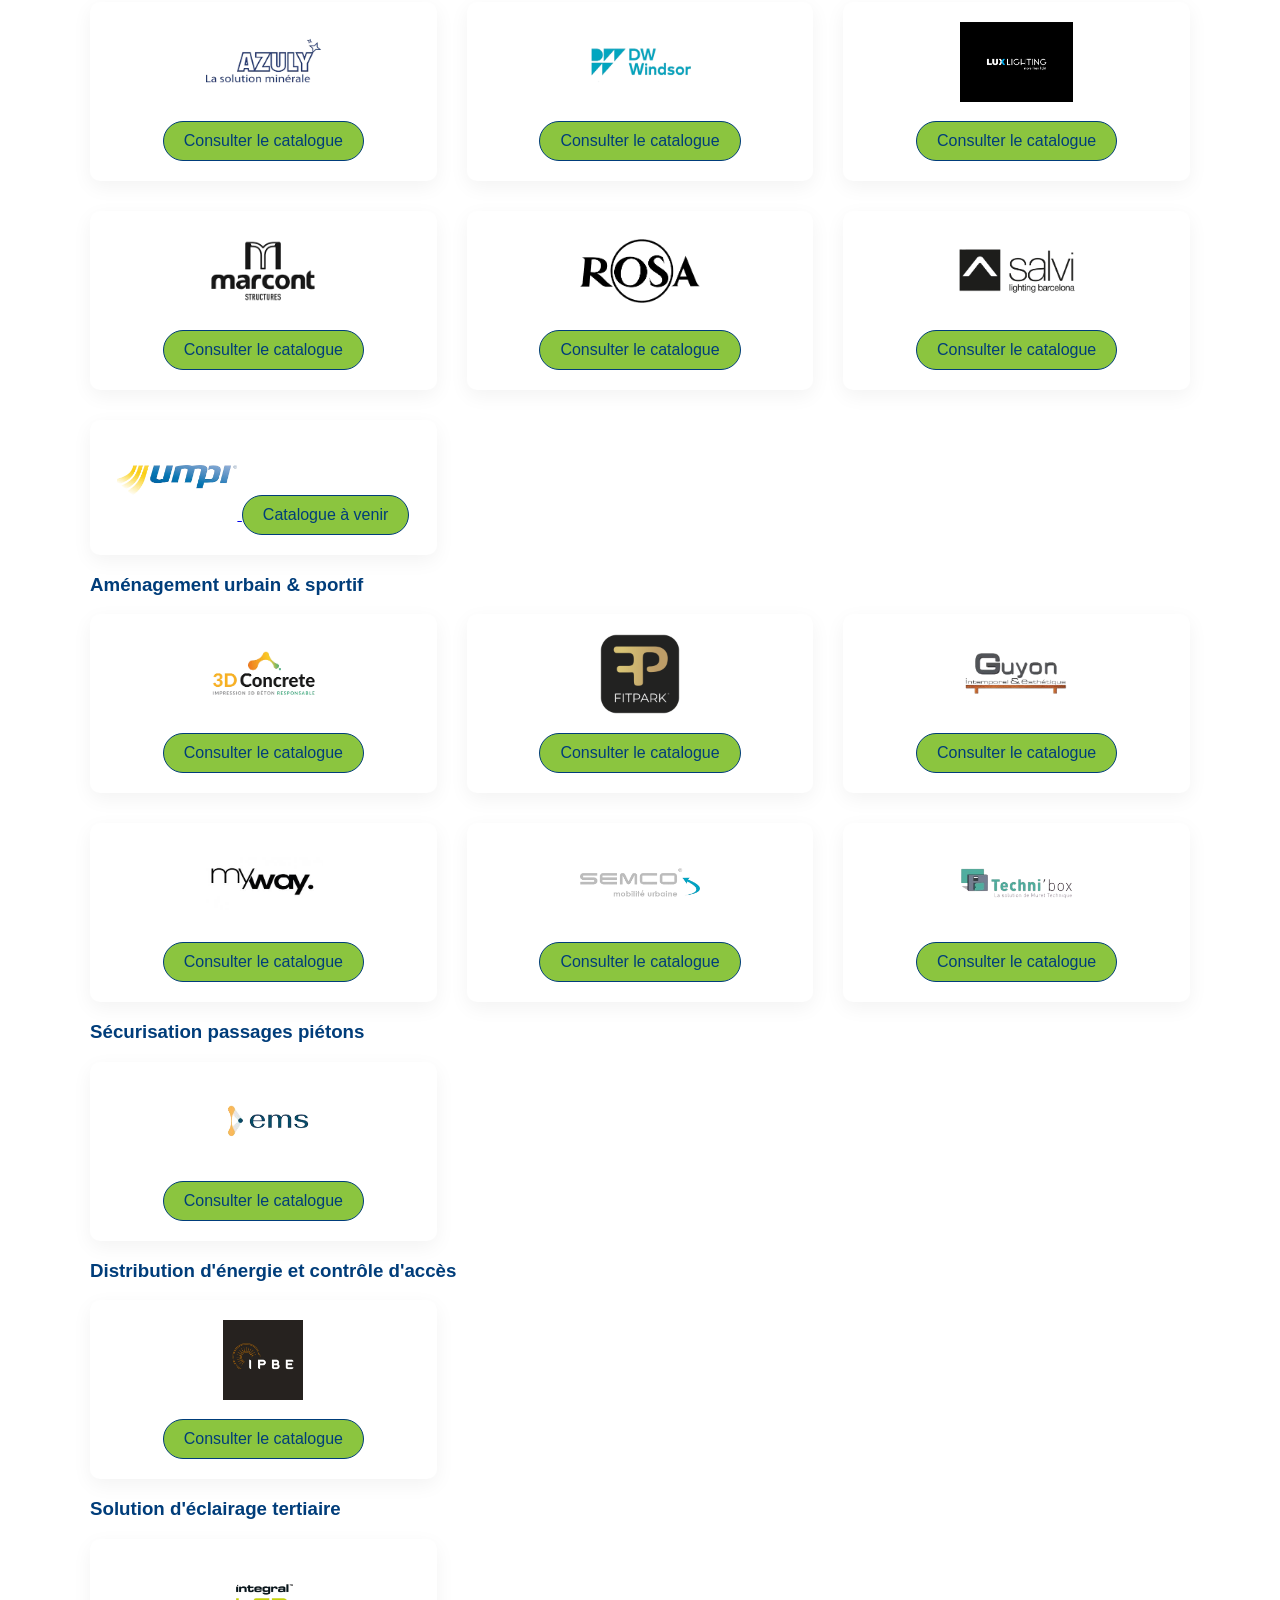
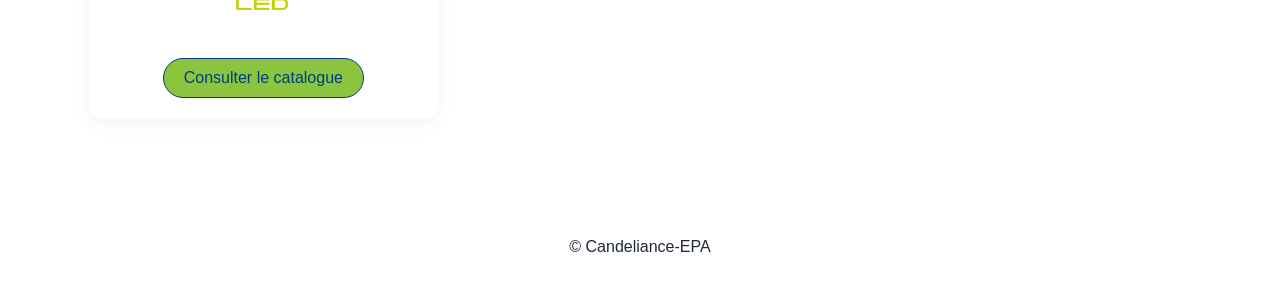
==== commit 5d62fc15: "Update index.html" ====
--- a/index.html
+++ b/index.html
@@ -128,7 +128,7 @@
             <a href="https://www.rosa.pl" target="_blank">
                 <img src="logo_rosa.png" alt="Rosa">
             </a>
-            <a href="https://candelianceepa-my.sharepoint.com/:b:/g/personal/coquel_fabien_candeliance-epa_fr/IQC0b30F6-vaRpOnNQf0DfktAQdnB50TSG7RGecI8k7ku2E?e=bEcEAO" target="_blank" class="catalog-btn">
+            <a href="https://candelianceepa-my.sharepoint.com/:b:/g/personal/coquel_fabien_candeliance-epa_fr/IQBHZv6S6_WxT7o5NPFOhPn5AcY8Le9wV6dqqDzDmDGZk7g?e=NVKKdt" target="_blank" class="catalog-btn">
                 Consulter le catalogue
             </a>
         </div>
--- a/style.css
+++ b/style.css
@@ -1,6 +1,8 @@
 :root {
-    --blue: #5BA6C7;
-    --dark: #333;
+    --blue: #003D7A;      /* Bleu principal du logo */
+    --green: #8BC53F;     /* Vert du logo */
+    --orange: #C97A3A;    /* Cuivre / orange du logo */
+    --dark: #1f2937;
 }
 
 /* GLOBAL */
@@ -22,7 +24,8 @@
 
 /* LOGO */
 .logo img {
-    height: 200px;
+    height: 480px;
+    width: auto;
 }
 
 /* MENU */
@@ -40,8 +43,14 @@
 .hero {
     text-align: center;
     padding: 120px 20px;
-    background: linear-gradient(to right, var(--blue), #3a8ca9);
-    color: white;
+    background: linear-gradient(
+        135deg,
+        #003D7A,
+        #0054A6
+    );
+    color: white;
+    position: relative;
+    overflow: hidden;
 }
 
 /* SECTION */
@@ -77,17 +86,25 @@
 /* BOUTON */
 .catalog-btn {
     display: inline-block;
-    margin-top: 10px;
-    padding: 10px 15px;
-    border: 1px solid var(--blue);
-    border-radius: 25px;
-    color: var(--blue);
+    margin-top: 15px;
+    padding: 10px 20px;
+
+    background: var(--green);
+    color: white;
+
+    border: 1px solid var(--green);
+    border-radius: 30px;
+
     text-decoration: none;
+
+    transition: all 0.25s ease;
 }
 
 .catalog-btn:hover {
-    background: var(--blue);
-    color: white;
+    background: #6AA62A;
+    border-color: #6AA62A;
+    color: white;
+    transform: scale(1.05);
 }
 
 /* FOOTER */
@@ -383,3 +400,784 @@
     color: white;
     cursor: pointer;
 }
+
+/* GLOBAL */
+body {
+    margin: 0;
+    font-family: Arial, sans-serif;
+    color: var(--dark);
+}
+
+/* HEADER */
+header {
+    display: flex;
+    justify-content: space-between;
+    align-items: center;
+    padding: 15px 40px;
+    background: white;
+    box-shadow: 0 2px 10px rgba(0,0,0,0.05);
+}
+
+/* LOGO */
+.logo img {
+    height: 200px;
+}
+
+/* MENU */
+nav a {
+    margin-left: 25px;
+    text-decoration: none;
+    color: var(--dark);
+}
+
+nav a:hover {
+    color: var(--blue);
+}
+
+/* HERO */
+.hero {
+    text-align: center;
+    padding: 120px 20px;
+    background: linear-gradient(to right, var(--blue), #3a8ca9);
+    color: white;
+}
+
+/* SECTION */
+.section {
+    max-width: 1100px;
+    margin: auto;
+    padding: 80px 20px;
+}
+
+/* GRID */
+.grid {
+    display: grid;
+    grid-template-columns: repeat(3, 1fr);
+    gap: 30px;
+}
+
+/* CARD */
+.card {
+    text-align: center;
+    padding: 20px;
+    background: white;
+    border-radius: 10px;
+    box-shadow: 0 6px 20px rgba(0,0,0,0.05);
+}
+
+/* LOGO */
+.card img {
+    width: 120px;
+    height: 80px;
+    object-fit: contain;
+}
+
+/* BOUTON */
+.catalog-btn {
+    display: inline-block;
+    margin-top: 10px;
+    padding: 10px 15px;
+    border: 1px solid var(--blue);
+    border-radius: 25px;
+    color: var(--blue);
+    text-decoration: none;
+}
+
+.catalog-btn:hover {
+    background: var(--blue);
+    color: white;
+}
+
+/* FOOTER */
+footer {
+    text-align: center;
+    padding: 40px;
+}
+
+.hero h1 {
+    font-size: 1.8rem;   /* ✅ plus petit */
+    line-height: 1.4;    /* ✅ espace entre lignes */
+    max-width: 900px;
+    margin: auto;
+}
+
+.hero p {
+    font-size: 0.95rem;  /* ✅ plus petit */
+    max-width: 800px;
+    margin: 20px auto 0;
+}
+/* CONTACT PREMIUM */
+.contact-container {
+    display: flex;
+    gap: 50px;
+    align-items: flex-start;
+    justify-content: center;
+    flex-wrap: wrap;
+}
+
+.contact-info {
+    max-width: 300px;
+}
+
+.contact-info a {
+    color: var(--blue);
+    text-decoration: none;
+}
+
+.contact-form {
+    max-width: 400px;
+    width: 100%;
+    display: flex;
+    flex-direction: column;
+}
+
+.contact-form input,
+.contact-form textarea {
+    margin-bottom: 15px;
+    padding: 12px;
+    border-radius: 8px;
+    border: 1px solid #ddd;
+    font-size: 0.95rem;
+}
+
+.contact-form button {
+    padding: 12px;
+    border-radius: 25px;
+    border: none;
+    background: var(--blue);
+    color: white;
+    font-weight: 500;
+    cursor: pointer;
+}
+
+.contact-form button:hover {
+    background: #3a8ca9;
+}
+``
+
+/* ✅ EFFET PREMIUM CARTES */
+.card {
+    transition: transform 0.3s ease, box-shadow 0.3s ease;
+}
+
+.card:hover {
+    transform: translateY(-8px);
+    box-shadow: 0 15px 30px rgba(0,0,0,0.1);
+}
+
+/* ✅ EFFET LOGO */
+.card img {
+    transition: transform 0.3s ease;
+}
+
+.card:hover img {
+    transform: scale(1.05);
+}
+
+/* ✅ BOUTON PREMIUM */
+.catalog-btn {
+    display: inline-block;
+    margin-top: 15px;
+    padding: 10px 20px;
+
+    border-radius: 30px;
+    border: 1px solid var(--blue);
+
+    color: var(--blue);
+    text-decoration: none;
+
+    transition: all 0.25s ease;
+}
+
+.catalog-btn:hover {
+    background: var(--blue);
+    color: white;
+    transform: scale(1.05);
+}
+
+/* ✅ HERO PLUS PREMIUM */
+.hero {
+    position: relative;
+    overflow: hidden;
+}
+
+
+/* ✅ CARTE CONTACT */
+.contact-info {
+    background: #f9f9f9;
+    padding: 25px;
+    border-radius: 10px;
+}
+
+.contact-info h3 {
+    margin-bottom: 15px;
+}
+
+/* ✅ FORMULAIRE PREMIUM */
+.contact-form {
+    background: white;
+    padding: 25px;
+    border-radius: 12px;
+    box-shadow: 0 6px 25px rgba(0,0,0,0.05);
+}
+
+/* INPUT FOCUS */
+.contact-form input:focus,
+.contact-form textarea:focus {
+    outline: none;
+    border: 1px solid var(--blue);
+}
+
+/* BOUTON HOVER */
+.contact-form button {
+    transition: all 0.2s ease;
+}
+
+.contact-form button:hover {
+    transform: scale(1.03);
+}
+
+/* ✅ VERSION MOBILE */
+@media screen and (max-width: 768px) {
+
+    /* HEADER */
+    header {
+        flex-direction: column;
+        align-items: center;
+        padding: 15px 20px;
+    }
+
+    .logo img {
+        height: 90px; /* un peu plus petit sur mobile */
+    }
+
+    /* MENU */
+    nav {
+        margin-top: 10px;
+        text-align: center;
+    }
+
+    nav a {
+        display: block;
+        margin: 8px 0;
+        font-size: 0.95rem;
+    }
+
+    /* HERO */
+    .hero {
+        padding: 60px 20px;
+    }
+
+    .hero h1 {
+        font-size: 1.5rem;
+    }
+
+    .hero p {
+        font-size: 0.9rem;
+    }
+
+    /* SECTIONS */
+    .section {
+        padding: 50px 15px;
+    }
+
+    /* GRID → 1 colonne */
+    .grid {
+        grid-template-columns: 1fr;
+    }
+
+    /* CARTES */
+    .card {
+        width: 100%;
+        max-width: 100%;
+    }
+
+    /* CONTACT */
+    .contact-container {
+        flex-direction: column;
+        align-items: center;
+        gap: 30px;
+    }
+
+}
+``
+/* ✅ ANIMATION LOGOS PARTENAIRES */
+.card img {
+    transition: transform 0.3s ease, filter 0.3s ease;
+}
+
+/* ✅ EFFET AU SURVOL */
+.card:hover img {
+    transform: scale(1.1); /* zoom */
+    filter: brightness(1.1); /* légèrement plus lumineux */
+}
+``
+/* GALERIE */
+.gallery {
+    display: flex;
+    flex-direction: column;
+}
+
+/* IMAGE */
+.project {
+    position: relative;
+    overflow: hidden;
+    cursor: pointer;
+}
+
+.project img {
+    width: 100%;
+    height: 70vh;
+    object-fit: cover;
+    transition: transform 0.5s ease;
+}
+
+/* EFFET ZOOM */
+.project:hover img {
+    transform: scale(1.1);
+}
+
+/* TEXTE */
+.overlay {
+    position: absolute;
+    bottom: 0;
+    width: 100%;
+    padding: 30px;
+    background: linear-gradient(transparent, rgba(0,0,0,0.85));
+    color: white;
+
+    opacity: 0;
+    transition: 0.3s;
+}
+
+.project:hover .overlay {
+    opacity: 1;
+}
+
+/* LIGHTBOX */
+#lightbox {
+    display: none;
+    position: fixed;
+    background: rgba(0,0,0,0.9);
+    top: 0;
+    left: 0;
+    width: 100%;
+    height: 100%;
+
+    justify-content: center;
+    align-items: center;
+}
+
+#lightbox img {
+    max-width: 90%;
+    max-height: 90%;
+}
+
+.close {
+    position: absolute;
+    top: 20px;
+    right: 30px;
+    font-size: 40px;
+    color: white;
+    cursor: pointer;
+}
+
+/* GLOBAL */
+body {
+    margin: 0;
+    font-family: Arial, sans-serif;
+    color: var(--dark);
+}
+
+/* HEADER */
+header {
+    display: flex;
+    justify-content: space-between;
+    align-items: center;
+    padding: 15px 40px;
+    background: white;
+    box-shadow: 0 2px 10px rgba(0,0,0,0.05);
+}
+
+/* LOGO */
+.logo img {
+    height: 200px;
+}
+
+/* MENU */
+nav a {
+    margin-left: 25px;
+    text-decoration: none;
+    color: var(--dark);
+}
+
+nav a:hover {
+    color: var(--blue);
+}
+
+/* HERO */
+.hero {
+    text-align: center;
+    padding: 120px 20px;
+    background: linear-gradient(to right, var(--blue), #3a8ca9);
+    color: white;
+}
+
+/* SECTION */
+.section {
+    max-width: 1100px;
+    margin: auto;
+    padding: 80px 20px;
+}
+
+/* GRID */
+.grid {
+    display: grid;
+    grid-template-columns: repeat(3, 1fr);
+    gap: 30px;
+}
+
+/* CARD */
+.card {
+    text-align: center;
+    padding: 20px;
+    background: white;
+    border-radius: 10px;
+    box-shadow: 0 6px 20px rgba(0,0,0,0.05);
+}
+
+/* LOGO */
+.card img {
+    width: 120px;
+    height: 80px;
+    object-fit: contain;
+}
+
+/* BOUTON */
+.catalog-btn {
+    display: inline-block;
+    margin-top: 10px;
+    padding: 10px 15px;
+    border: 1px solid var(--blue);
+    border-radius: 25px;
+    color: var(--blue);
+    text-decoration: none;
+}
+
+.catalog-btn:hover {
+    background: var(--blue);
+    color: white;
+}
+
+/* FOOTER */
+footer {
+    text-align: center;
+    padding: 40px;
+}
+
+.hero h1 {
+    font-size: 1.8rem;   /* ✅ plus petit */
+    line-height: 1.4;    /* ✅ espace entre lignes */
+    max-width: 900px;
+    margin: auto;
+}
+
+.hero p {
+    font-size: 0.95rem;  /* ✅ plus petit */
+    max-width: 800px;
+    margin: 20px auto 0;
+}
+/* CONTACT PREMIUM */
+.contact-container {
+    display: flex;
+    gap: 50px;
+    align-items: flex-start;
+    justify-content: center;
+    flex-wrap: wrap;
+}
+
+.contact-info {
+    max-width: 300px;
+}
+
+.contact-info a {
+    color: var(--blue);
+    text-decoration: none;
+}
+
+.contact-form {
+    max-width: 400px;
+    width: 100%;
+    display: flex;
+    flex-direction: column;
+}
+
+.contact-form input,
+.contact-form textarea {
+    margin-bottom: 15px;
+    padding: 12px;
+    border-radius: 8px;
+    border: 1px solid #ddd;
+    font-size: 0.95rem;
+}
+
+.contact-form button {
+    padding: 12px;
+    border-radius: 25px;
+    border: none;
+    background: var(--blue);
+    color: white;
+    font-weight: 500;
+    cursor: pointer;
+}
+
+.contact-form button:hover {
+    background: #3a8ca9;
+}
+``
+
+/* ✅ EFFET PREMIUM CARTES */
+.card {
+    transition: transform 0.3s ease, box-shadow 0.3s ease;
+}
+
+.card:hover {
+    transform: translateY(-8px);
+    box-shadow: 0 15px 30px rgba(0,0,0,0.1);
+}
+
+/* ✅ EFFET LOGO */
+.card img {
+    transition: transform 0.3s ease;
+}
+
+.card:hover img {
+    transform: scale(1.05);
+}
+
+/* ✅ BOUTON PREMIUM */
+.catalog-btn {
+    display: inline-block;
+    margin-top: 15px;
+    padding: 10px 20px;
+
+    border-radius: 30px;
+    border: 1px solid var(--blue);
+
+    color: var(--blue);
+    text-decoration: none;
+
+    transition: all 0.25s ease;
+}
+
+.catalog-btn:hover {
+    background: var(--blue);
+    color: white;
+    transform: scale(1.05);
+}
+
+/* ✅ HERO PLUS PREMIUM */
+.hero {
+    position: relative;
+    overflow: hidden;
+}
+
+
+/* ✅ CARTE CONTACT */
+.contact-info {
+    background: #f9f9f9;
+    padding: 25px;
+    border-radius: 10px;
+}
+
+.contact-info h3 {
+    margin-bottom: 15px;
+}
+
+/* ✅ FORMULAIRE PREMIUM */
+.contact-form {
+    background: white;
+    padding: 25px;
+    border-radius: 12px;
+    box-shadow: 0 6px 25px rgba(0,0,0,0.05);
+}
+
+/* INPUT FOCUS */
+.contact-form input:focus,
+.contact-form textarea:focus {
+    outline: none;
+    border: 1px solid var(--blue);
+}
+
+/* BOUTON HOVER */
+.contact-form button {
+    transition: all 0.2s ease;
+}
+
+.contact-form button:hover {
+    transform: scale(1.03);
+}
+
+/* ✅ VERSION MOBILE */
+@media screen and (max-width: 768px) {
+
+    /* HEADER */
+    header {
+        flex-direction: column;
+        align-items: center;
+        padding: 15px 20px;
+    }
+
+    .logo img {
+        height: 90px; /* un peu plus petit sur mobile */
+    }
+
+    /* MENU */
+    nav {
+        margin-top: 10px;
+        text-align: center;
+    }
+
+    nav a {
+        display: block;
+        margin: 8px 0;
+        font-size: 0.95rem;
+    }
+
+    /* HERO */
+    .hero {
+        padding: 60px 20px;
+    }
+
+    .hero h1 {
+        font-size: 1.5rem;
+    }
+
+    .hero p {
+        font-size: 0.9rem;
+    }
+
+    /* SECTIONS */
+    .section {
+        padding: 50px 15px;
+    }
+
+    /* GRID → 1 colonne */
+    .grid {
+        grid-template-columns: 1fr;
+    }
+
+    /* CARTES */
+    .card {
+        width: 100%;
+        max-width: 100%;
+    }
+
+    /* CONTACT */
+    .contact-container {
+        flex-direction: column;
+        align-items: center;
+        gap: 30px;
+    }
+
+}
+``
+/* ✅ ANIMATION LOGOS PARTENAIRES */
+.card img {
+    transition: transform 0.3s ease, filter 0.3s ease;
+}
+
+/* ✅ EFFET AU SURVOL */
+.card:hover img {
+    transform: scale(1.1); /* zoom */
+    filter: brightness(1.1); /* légèrement plus lumineux */
+}
+``
+/* GALERIE */
+.gallery {
+    display: flex;
+    flex-direction: column;
+}
+
+/* IMAGE */
+.project {
+    position: relative;
+    overflow: hidden;
+    cursor: pointer;
+}
+
+.project img {
+    width: 100%;
+    height: 70vh;
+    object-fit: cover;
+    transition: transform 0.5s ease;
+}
+
+/* EFFET ZOOM */
+.project:hover img {
+    transform: scale(1.1);
+}
+
+/* TEXTE */
+.overlay {
+    position: absolute;
+    bottom: 0;
+    width: 100%;
+    padding: 30px;
+    background: linear-gradient(transparent, rgba(0,0,0,0.85));
+    color: white;
+
+    opacity: 0;
+    transition: 0.3s;
+}
+
+.project:hover .overlay {
+    opacity: 1;
+}
+
+/* LIGHTBOX */
+#lightbox {
+    display: none;
+    position: fixed;
+    background: rgba(0,0,0,0.9);
+    top: 0;
+    left: 0;
+    width: 100%;
+    height: 100%;
+
+    justify-content: center;
+    align-items: center;
+}
+
+#lightbox img {
+    max-width: 90%;
+    max-height: 90%;
+}
+
+.close {
+    position: absolute;
+    top: 20px;
+    right: 30px;
+    font-size: 40px;
+    color: white;
+    cursor: pointer;
+}
+
+h2 {
+    color: var(--blue);
+    text-align: center;
+}
+
+h2::after {
+    content: "";
+    display: block;
+    width: 80px;
+    height: 4px;
+    margin: 10px auto 0;
+    border-radius: 10px;
+    background: var(--green);
+}
+
+h3 {
+    color: var(--blue);
+}
